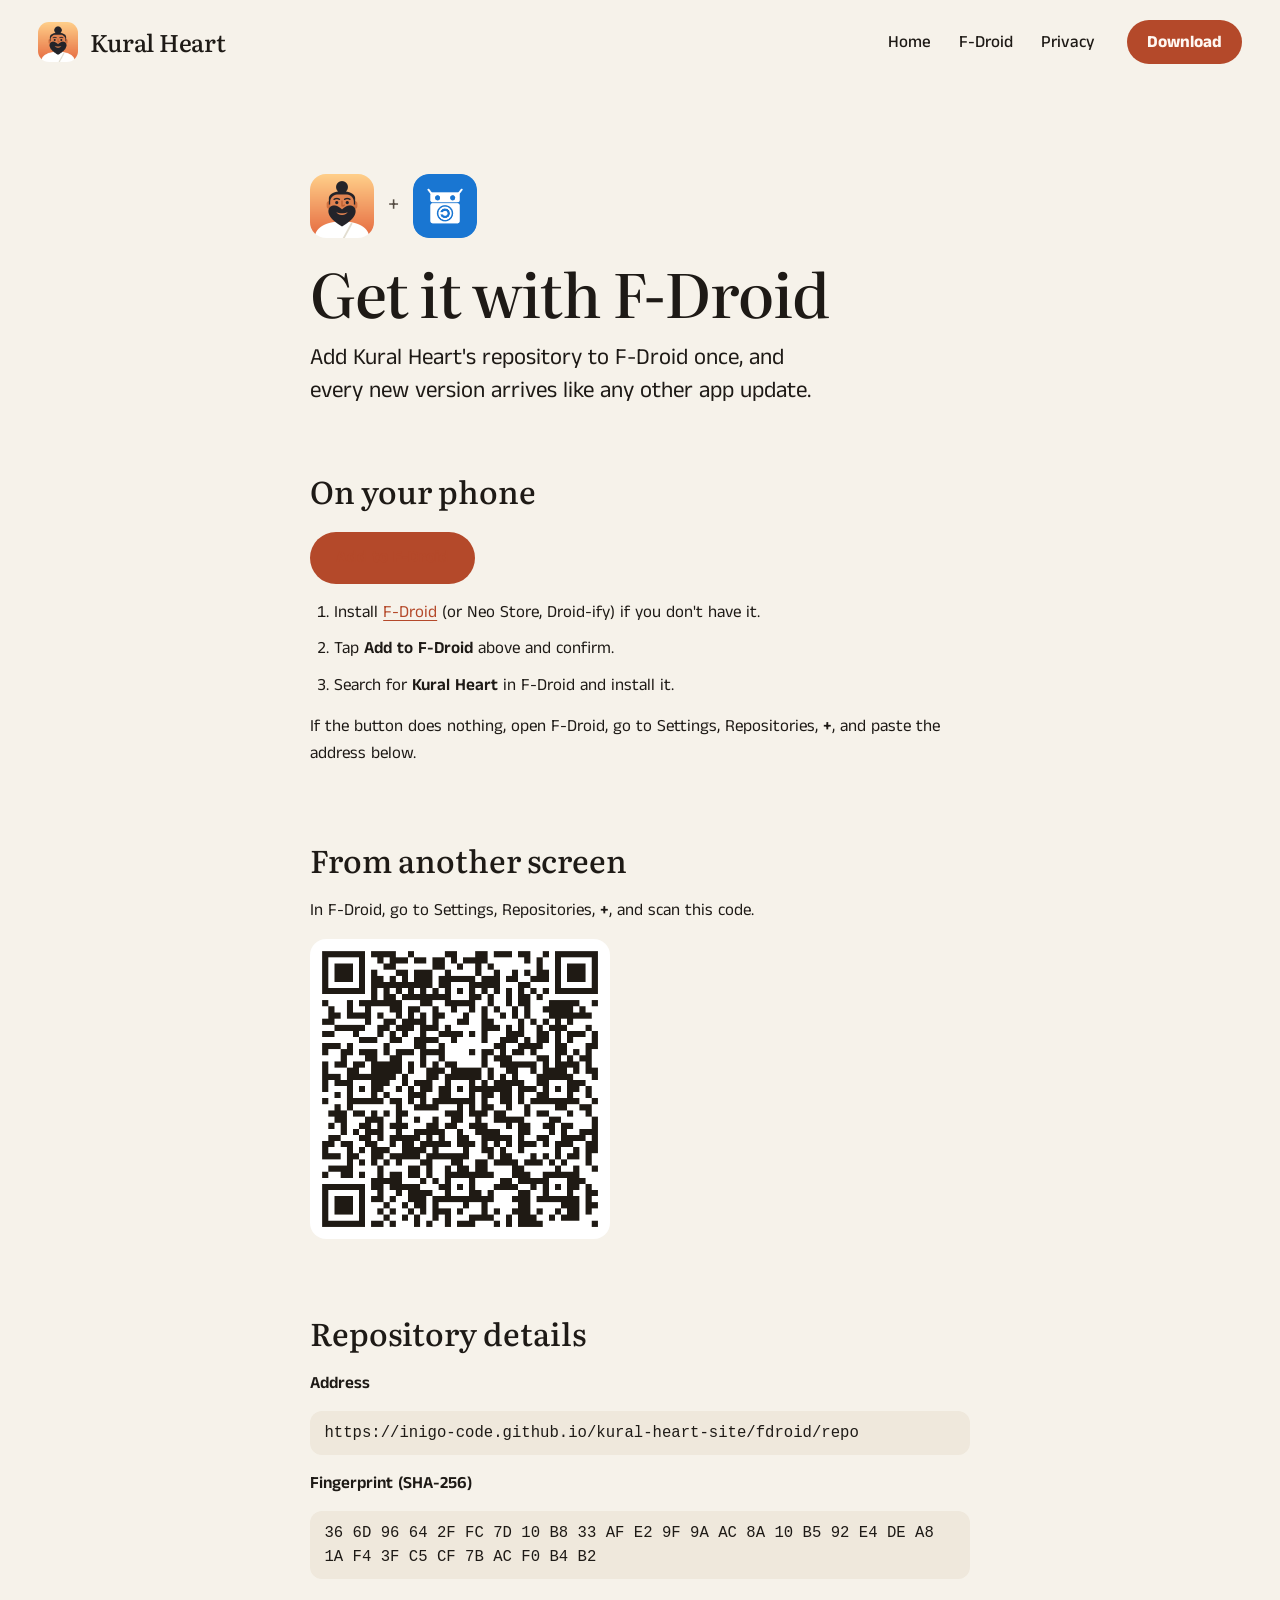
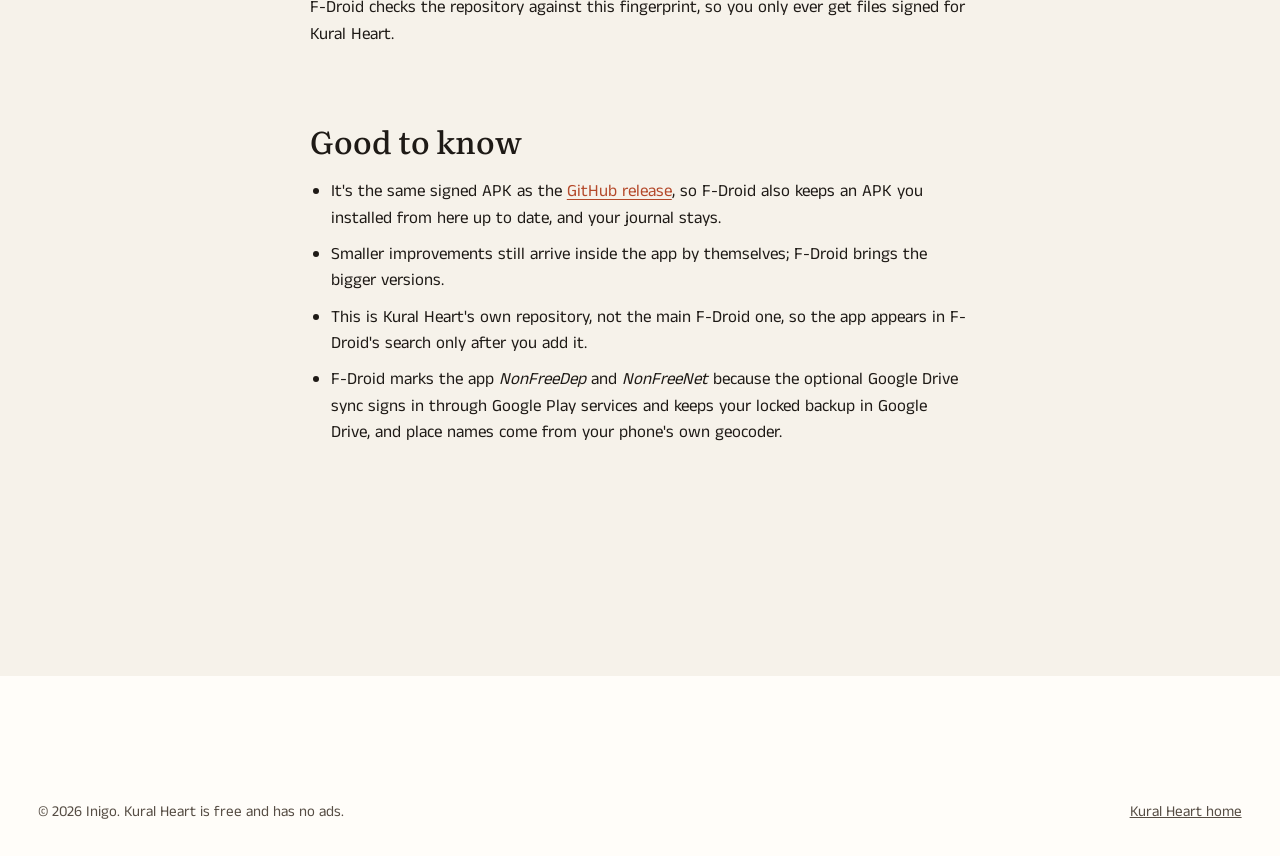
==== fdroid.html @ 25867f3b "F-Droid: install page, QR code, and links from the home and privacy pages" ====
<!doctype html>
<html lang="en">
<head>
  <meta charset="utf-8">
  <meta name="viewport" content="width=device-width, initial-scale=1">
  <title>Get it with F-Droid · Kural Heart</title>
  <meta name="description" content="Install Kural Heart with F-Droid and get every new version automatically.">
  <meta name="theme-color" content="#F6F2EA">
  <link rel="icon" href="assets/favicon.png">
  <link rel="preconnect" href="https://fonts.googleapis.com">
  <link rel="preconnect" href="https://fonts.gstatic.com" crossorigin>
  <link href="https://fonts.googleapis.com/css2?family=Anek+Tamil:wdth,wght@75..100,400..700&family=Literata:ital,opsz,wght@0,7..72,400..600;1,7..72,400..500&family=Noto+Serif+Tamil:wght@400..600&display=swap" rel="stylesheet">
  <link rel="stylesheet" href="heart.css">
  <link rel="stylesheet" href="theme.css">
</head>
<body>
<main id="top">

  <header class="bar wrap">
    <a class="brand" href="index.html" aria-label="Kural Heart home"><img src="assets/icon.png" width="40" height="40" alt="">Kural Heart</a>
    <nav aria-label="Pages">
      <a href="index.html">Home</a>
      <a href="fdroid.html" aria-current="page">F-Droid</a>
      <a href="privacy.html">Privacy</a>
    </nav>
    <a class="button button-small" href="https://github.com/inigo-code/kural-heart/releases/latest/download/kuralheart.apk">Download</a>
  </header>

  <article class="doc wrap">
    <div class="fdroid-marks">
      <img src="assets/icon.png" width="64" height="64" alt="Kural Heart">
      <span aria-hidden="true">+</span>
      <img src="assets/fdroid.png" width="64" height="64" alt="F-Droid">
    </div>
    <h1 class="h2">Get it with F-Droid</h1>
    <p class="lede">Add Kural Heart's repository to F-Droid once, and every new version arrives like any other app update.</p>

    <div class="doc-body">
      <h2>On your phone</h2>
      <a class="button fdroid-add" href="fdroidrepos://inigo-code.github.io/kural-heart-site/fdroid/repo?fingerprint=366D96642FFC7D10B833AFE29F9AAC8A10B592E4DEA81AF43FC5CF7BACF0B4B2">Add to F-Droid</a>
      <ol>
        <li>Install <a href="https://f-droid.org">F-Droid</a> (or Neo Store, Droid-ify) if you don't have it.</li>
        <li>Tap <b>Add to F-Droid</b> above and confirm.</li>
        <li>Search for <b>Kural Heart</b> in F-Droid and install it.</li>
      </ol>
      <p>If the button does nothing, open F-Droid, go to Settings, Repositories, <b>+</b>, and paste the address below.</p>

      <h2>From another screen</h2>
      <p>In F-Droid, go to Settings, Repositories, <b>+</b>, and scan this code.</p>
      <img class="fdroid-qr" src="assets/fdroid-qr.png" width="300" height="300" alt="QR code for the Kural Heart F-Droid repository">

      <h2>Repository details</h2>
      <p><b>Address</b></p>
      <p class="fdroid-code">https://inigo-code.github.io/kural-heart-site/fdroid/repo</p>
      <p><b>Fingerprint (SHA-256)</b></p>
      <p class="fdroid-code">36 6D 96 64 2F FC 7D 10 B8 33 AF E2 9F 9A AC 8A 10 B5 92 E4 DE A8 1A F4 3F C5 CF 7B AC F0 B4 B2</p>
      <p>F-Droid checks the repository against this fingerprint, so you only ever get files signed for Kural Heart.</p>

      <h2>Good to know</h2>
      <ul>
        <li>It's the same signed APK as the <a href="https://github.com/inigo-code/kural-heart/releases/latest">GitHub release</a>, so F-Droid also keeps an APK you installed from here up to date, and your journal stays.</li>
        <li>Smaller improvements still arrive inside the app by themselves; F-Droid brings the bigger versions.</li>
        <li>This is Kural Heart's own repository, not the main F-Droid one, so the app appears in F-Droid's search only after you add it.</li>
        <li>F-Droid marks the app <i>NonFreeDep</i> and <i>NonFreeNet</i> because the optional Google Drive sync signs in through Google Play services and keeps your locked backup in Google Drive, and place names come from your phone's own geocoder.</li>
      </ul>
    </div>
  </article>

</main>

<footer class="foot">
  <div class="wrap">
    <div class="foot-last"><p>© 2026 Inigo. Kural Heart is free and has no ads.</p><a href="index.html">Kural Heart home</a></div>
  </div>
</footer>
</body>
</html>
---- heart.css ----
/* Heart: the shared layout of the Heart Apps sites. Each site sets its own colours and faces in
   its theme file; everything here reads only the tokens below. */

:root {
  --bg: #0E0D10;
  --surface: #18161B;
  --surface-2: #232026;
  --ink: #EFEDEA;
  --muted: #B3ACA2;
  --accent: #F2B84B;
  --accent-ink: #121110;
  --accent-hover: #F6C76E;
  --field: var(--accent);
  --field-ink: var(--accent-ink);
  --font-display: 'DM Sans', system-ui, sans-serif;
  --font-text: 'DM Sans', system-ui, sans-serif;
  --display-weight: 700;
  --display-track: -0.035em;
  --display-case: none;
  --s-small: 0.9375rem;
  --s-body: 1.0625rem;
  --s-lede: clamp(1.1875rem, 1rem + 0.6vw, 1.4375rem);
  --s-head: clamp(1.5rem, 1.15rem + 1vw, 2rem);
  --s-h2: clamp(2.25rem, 1.4rem + 3vw, 4rem);
  --s-h1: clamp(2.75rem, 1.2rem + 5.6vw, 6.25rem);
  --margin: clamp(1rem, 3vw, 2.5rem);
  --max: 1240px;
  --gap: clamp(1rem, 2.4vw, 2rem);
  --section: clamp(6rem, 11vw, 10rem);
  --radius: 28px;
  --ease-out: cubic-bezier(0.22, 1, 0.36, 1);
}

*, *::before, *::after { box-sizing: border-box; }
html { -webkit-text-size-adjust: 100%; scroll-behavior: smooth; scroll-padding-top: 24px; }
body { margin: 0; background: var(--bg); color: var(--ink); font: 400 var(--s-body)/1.55 var(--font-text); -webkit-font-smoothing: antialiased; text-rendering: optimizeLegibility; }
img { display: block; max-width: 100%; height: auto; }
a { color: inherit; }
h1, h2, h3, p, ul, ol, dl, dd, figure { margin: 0; }
ul, ol { padding: 0; list-style: none; }
button { font: inherit; color: inherit; background: none; border: 0; padding: 0; cursor: pointer; }
:focus-visible { outline: 3px solid var(--accent); outline-offset: 3px; border-radius: 6px; }
::selection { background: var(--accent); color: var(--accent-ink); }
.nums { font-variant-numeric: tabular-nums; }
.visually-hidden { position: absolute; width: 1px; height: 1px; overflow: hidden; clip-path: inset(50%); white-space: nowrap; }

.wrap { width: 100%; max-width: calc(var(--max) + 2 * var(--margin)); margin-inline: auto; padding-inline: var(--margin); }
.section { padding-block: var(--section) 0; }

/* ---------- type ---------- */
.h1, .h2, .h3 { font-family: var(--font-display); font-weight: var(--display-weight); text-transform: var(--display-case); text-wrap: balance; }
.h1 { font-size: var(--s-h1); line-height: 0.98; letter-spacing: var(--display-track); }
.h2 { font-size: var(--s-h2); line-height: 1.04; letter-spacing: calc(var(--display-track) * 0.8); }
.h3 { font-size: var(--s-head); line-height: 1.15; letter-spacing: calc(var(--display-track) * 0.4); }
.lede { font-size: var(--s-lede); line-height: 1.45; max-width: 34ch; }
.soft { color: var(--muted); }
.copy p + p { margin-top: 0.9em; }
.head { display: grid; gap: 20px; max-width: 46rem; margin-bottom: clamp(2.5rem, 5vw, 4rem); }
.head p { font-size: var(--s-lede); line-height: 1.45; max-width: 40ch; }

/* ---------- controls ---------- */
.button { display: inline-flex; align-items: center; justify-content: center; gap: 10px; min-height: 52px; padding: 0 26px; border-radius: 999px; background: var(--accent); color: var(--accent-ink); font-weight: 700; text-decoration: none; transition: transform 140ms var(--ease-out), background-color 180ms ease; }
.button:active { transform: scale(0.96); }
.button-tone { background: var(--surface-2); color: var(--ink); }
.button-small { min-height: 44px; padding: 0 20px; }
.link { text-decoration: underline; text-decoration-thickness: 2px; text-underline-offset: 0.22em; text-decoration-color: color-mix(in srgb, currentColor 35%, transparent); transition: text-decoration-color 180ms ease; }
@media (hover: hover) and (pointer: fine) {
  .button:hover { background: var(--accent-hover); }
  .button-tone:hover { background: color-mix(in srgb, var(--surface-2) 70%, var(--ink) 12%); }
  .link:hover { text-decoration-color: currentColor; }
}
.actions { display: flex; flex-wrap: wrap; align-items: center; gap: 14px 22px; }

/* ---------- the bar ---------- */
.bar { display: flex; align-items: center; gap: 24px; min-height: 84px; }
.brand { display: inline-flex; align-items: center; gap: 12px; font-family: var(--font-display); font-weight: var(--display-weight); font-size: var(--s-body); text-transform: var(--display-case); text-decoration: none; letter-spacing: -0.01em; }
.brand img { width: 40px; height: 40px; border-radius: 11px; }
.bar nav { display: flex; gap: 28px; margin-left: auto; }
.bar nav + .button { margin-left: 8px; }
.bar nav a { text-decoration: none; font-weight: 500; transition: color 180ms ease; }
.bar nav a:hover { color: var(--accent); }

/* ---------- the hero ---------- */
.hero { display: grid; grid-template-columns: minmax(0, 7fr) minmax(0, 5fr); gap: var(--gap); align-items: center; padding-block: clamp(2rem, 6vw, 5rem) 0; }
.hero-text { display: grid; gap: 32px; align-content: center; }
.hero-text .lede { max-width: 30ch; }
.facts { display: flex; flex-wrap: wrap; gap: 6px 22px; color: var(--muted); font-size: var(--s-small); }
.facts li { display: inline-flex; align-items: center; gap: 8px; }
.facts li::before { content: ''; width: 7px; height: 7px; border-radius: 50%; background: var(--accent); }
.hero-media { display: grid; justify-items: center; }

/* A phone: the screen in a plain bezel, a step in tone, no shadow. */
.phone { width: min(100%, 310px); padding: 10px; border-radius: 46px; background: var(--surface-2); }
.phone img { width: 100%; border-radius: 37px; background: var(--surface); }
.hero .phone { width: min(100%, 360px); }

/* ---------- feature rows: words on one side, one screen on the other ---------- */
.rows { display: grid; gap: clamp(4rem, 9vw, 8rem); }
.row { display: grid; grid-template-columns: minmax(0, 1fr) minmax(0, 1fr); gap: var(--gap); align-items: center; }
.row-media { display: grid; justify-items: center; padding-block: clamp(2rem, 4vw, 3.5rem); border-radius: var(--radius); background: var(--surface); }
.row:nth-child(even) .row-media { order: -1; }
.row-text { display: grid; gap: 22px; max-width: 32rem; }
.row:nth-child(odd) .row-text { padding-right: clamp(0px, 3vw, 3rem); }
.row:nth-child(even) .row-text { justify-self: end; }
.ticks { display: grid; gap: 10px; }
.ticks li { position: relative; padding-left: 30px; }
.ticks li::before { content: ''; position: absolute; left: 2px; top: 0.42em; width: 14px; height: 8px; border-left: 2.5px solid var(--accent); border-bottom: 2.5px solid var(--accent); transform: rotate(-45deg); }

/* ---------- everything else: a plain list in columns ---------- */
.more { display: grid; grid-template-columns: repeat(3, minmax(0, 1fr)); gap: 36px var(--gap); padding: clamp(2rem, 3.4vw, 3rem); border-radius: var(--radius); background: var(--surface); }
.more div { display: grid; gap: 6px; align-content: start; }
.more dt { font-weight: 700; }
.more dd { color: var(--muted); }

/* ---------- get it: the one field of colour ---------- */
.get { display: grid; grid-template-columns: minmax(0, 5fr) minmax(0, 7fr); gap: var(--gap); padding: clamp(2rem, 3.4vw, 3rem); border-radius: var(--radius); background: var(--field); color: var(--field-ink); }
.get .head { margin: 0; align-content: start; }
.get .head p { color: inherit; }
.ways { display: grid; gap: 10px; align-content: start; }
.way { display: grid; grid-template-columns: 48px minmax(0, 1fr) auto; gap: 18px; align-items: center; min-height: 84px; padding: 14px 22px 14px 18px; border-radius: 20px; background: color-mix(in srgb, var(--field-ink) 9%, transparent); text-decoration: none; transition: background-color 180ms ease, transform 140ms var(--ease-out); }
.way:active { transform: scale(0.985); }
.way img { width: 48px; height: 48px; border-radius: 12px; }
.way strong { display: block; }
.way span span { display: block; font-size: var(--s-small); opacity: 0.82; }
.way .go { font-weight: 700; white-space: nowrap; }
.way-main { background: var(--field-ink); color: var(--field); }
@media (hover: hover) and (pointer: fine) {
  .way:hover { background: color-mix(in srgb, var(--field-ink) 16%, transparent); }
  .way-main:hover { background: color-mix(in srgb, var(--field-ink) 88%, var(--field)); }
}

/* ---------- questions ---------- */
.faq { display: grid; grid-template-columns: minmax(0, 4fr) minmax(0, 8fr); gap: var(--gap); }
.faq .head { align-content: start; margin: 0; }
.faq-list { display: grid; gap: 8px; }
.faq-list details { border-radius: 18px; background: var(--surface); transition: background-color 180ms ease; }
.faq-list summary { display: flex; justify-content: space-between; align-items: center; gap: 16px; min-height: 64px; padding: 16px 22px; font-weight: 700; cursor: pointer; list-style: none; }
.faq-list summary::-webkit-details-marker { display: none; }
.faq-list summary::after { content: '+'; flex: none; display: grid; place-items: center; width: 32px; height: 32px; border-radius: 50%; background: var(--surface-2); font-weight: 400; font-size: 1.375rem; line-height: 1; transition: transform 240ms var(--ease-out); }
.faq-list details[open] summary::after { transform: rotate(45deg); }
.faq-list details p { padding: 0 22px 20px; max-width: 72ch; }
@media (hover: hover) and (pointer: fine) { .faq-list details:not([open]):hover { background: var(--surface-2); } }

/* ---------- note from the maker ---------- */
.note { display: grid; grid-template-columns: minmax(0, 4fr) minmax(0, 8fr); gap: var(--gap); }
.note .copy { font-size: var(--s-lede); line-height: 1.5; max-width: 40ch; }
.note .actions { margin-top: 28px; }

/* ---------- footer ---------- */
.foot { margin-top: var(--section); padding-block: clamp(3rem, 6vw, 5rem) 32px; background: var(--surface); }
.foot-name { font-family: var(--font-display); font-weight: var(--display-weight); text-transform: var(--display-case); font-size: var(--s-h1); line-height: 0.9; letter-spacing: var(--display-track); white-space: nowrap; }
.foot-cols { display: grid; grid-template-columns: repeat(4, minmax(0, 1fr)); gap: 28px var(--gap); margin-top: clamp(2.5rem, 5vw, 4rem); }
.foot-cols h2 { font-size: var(--s-small); font-weight: 700; margin-bottom: 10px; }
.foot-cols a { display: block; overflow-wrap: anywhere; padding-block: 5px; text-decoration: none; color: var(--muted); transition: color 180ms ease; }
.foot-cols a:hover { color: var(--ink); }
/* Links to the other apps carry their icons. The link home to Heart Apps is a chip, its mark and name on one line. */
.foot-cols .to-app { display: flex; align-items: center; gap: 10px; }
/* The icons are dark tiles; the ring keeps their edge visible on a dark footer. */
.foot-cols .to-app img { flex: none; width: 24px; height: 24px; border-radius: 7px; box-shadow: 0 0 0 1px var(--surface-2); }
.foot-cols .to-home { display: inline-flex; align-items: center; gap: 8px; margin-top: 10px; padding: 7px 16px 7px 10px; border-radius: 999px; background: var(--surface-2); color: var(--ink); font-weight: 500; white-space: nowrap; }
.foot-cols .to-home img { flex: none; width: 22px; height: 22px; }
.foot-last { display: flex; flex-wrap: wrap; justify-content: space-between; gap: 12px; margin-top: 48px; color: var(--muted); font-size: var(--s-small); }

/* ---------- entrance: each part rises once as it arrives; nothing waits on the script ---------- */
.js [data-reveal] { opacity: 0; transform: translateY(24px); transition: opacity 700ms var(--ease-out), transform 700ms var(--ease-out); transition-delay: calc(var(--i, 0) * 80ms); }
.js [data-reveal].is-in { opacity: 1; transform: none; }
.phone img { transition: transform 900ms var(--ease-out); }
.js .phone[data-reveal] img { transform: scale(1.04); }
.js .phone[data-reveal].is-in img { transform: none; }
@media (prefers-reduced-motion: reduce) {
  html { scroll-behavior: auto; }
  .js [data-reveal], .js .phone[data-reveal] img { opacity: 1; transform: none; transition: none; }
  .button, .way { transition: none; }
}

/* ---------- tablet ---------- */
@media (max-width: 960px) {
  .hero { grid-template-columns: minmax(0, 1fr) minmax(0, 0.8fr); }
  .more { grid-template-columns: repeat(2, minmax(0, 1fr)); }
  .get, .faq, .note { grid-template-columns: 1fr; gap: 32px; }
  .foot-cols { grid-template-columns: repeat(2, minmax(0, 1fr)); }
}

/* ---------- phone: its own composition, one column ---------- */
@media (max-width: 680px) {
  .bar { min-height: 68px; gap: 12px; }
  .bar nav { display: none; }
  .bar .button { margin-left: auto; }
  .hero { grid-template-columns: 1fr; gap: 48px; padding-top: 16px; }
  .hero-text { gap: 24px; }
  .hero .phone { width: min(78%, 320px); }
  .row { grid-template-columns: 1fr; gap: 28px; }
  .row .row-media, .row:nth-child(even) .row-media { order: 0; }
  .row:nth-child(even) .row-text { justify-self: start; }
  .row-text { padding: 0 !important; }
  .row .phone { width: min(74%, 290px); }
  .more { grid-template-columns: 1fr; gap: 24px; padding: 28px 22px; }
  .get { padding: 28px 18px; }
  .way { grid-template-columns: 40px minmax(0, 1fr); padding: 14px 16px; }
  .way img { width: 40px; height: 40px; }
  .way .go { display: none; }
  .foot-cols { grid-template-columns: 1fr; }
}
---- theme.css ----
/* Kural Heart: the app's Olai look. Warm ivory paper by day, Midnight after dark, clay for the one action,
   Literata and Noto Serif Tamil on the titles, Anek Tamil for reading. Colours match the app's theme.ts. */
:root {
  --bg: #F6F2EA;
  --surface: #FFFDF9;
  --surface-2: #EFE8DC;
  --ink: #1E1A16;
  --muted: #564D44;
  --accent: #B4492A;
  --accent-ink: #FFF8F2;
  --accent-hover: #9E3E22;
  --field: #B4492A;
  --field-ink: #FFF8F2;
  --leaf-1: #F3E7C6;
  --leaf-2: #E7D4A2;
  --leaf-ink: #2B1E10;
  --leaf-note: #6A4B22;
  --rib: rgba(122, 90, 46, 0.22);
  --font-display: 'Literata', 'Noto Serif Tamil', Georgia, serif;
  --font-tamil: 'Noto Serif Tamil', 'Literata', serif;
  --font-text: 'Anek Tamil', system-ui, -apple-system, 'Segoe UI', Roboto, sans-serif;
  --display-weight: 500;
  --display-track: -0.02em;
  --display-case: none;
  --s-h1: clamp(2.75rem, 1.2rem + 5.2vw, 5.75rem);
  color-scheme: light;
}

@media (prefers-color-scheme: dark) {
  :root {
    --bg: #14110F;
    --surface: #1E1A17;
    --surface-2: #28231F;
    --ink: #F3ECE2;
    --muted: #CBC1B4;
    --accent: #E58A62;
    --accent-ink: #2A140B;
    --accent-hover: #EE9E7B;
    --field: #E58A62;
    --field-ink: #2A140B;
    --leaf-1: #DBD0B2;
    --leaf-2: #D0BF92;
    color-scheme: dark;
  }
}

.brand { font-family: var(--font-display); font-size: 1.5rem; font-weight: 500; }
.brand img { border-radius: 11px; }
.h1 em, .h2 em { font-style: italic; }
.ta { font-family: var(--font-tamil); }

/* The hero: the title and words beside today's page. */
.hero { grid-template-columns: minmax(0, 7fr) minmax(0, 5fr); align-items: center; }
.hero .phone { width: min(100%, 330px); }
.hero-text { display: grid; gap: 32px; }

/* A couplet on its palm leaf, flush left as in the app. */
.leaf {
  position: relative;
  max-width: 34rem;
  padding: 44px 30px 22px;
  border-radius: 16px;
  background: linear-gradient(var(--leaf-1), var(--leaf-2));
  border: 1px solid var(--rib);
  box-shadow: 0 14px 30px -18px rgba(60, 40, 10, 0.55);
  color: var(--leaf-ink);
  text-align: left;
}
.leaf::before {
  content: '';
  position: absolute;
  top: 14px;
  left: 50%;
  width: 10px;
  height: 10px;
  margin-left: -5px;
  border-radius: 50%;
  background: var(--bg);
  border: 2px solid var(--rib);
}
.leaf p { font: 600 clamp(1.15rem, 0.9rem + 1vw, 1.6rem)/1.55 'Anek Tamil', sans-serif; font-stretch: 75%; }
.leaf small { display: block; margin-top: 10px; color: var(--leaf-note); font-size: var(--s-small); }
.leaf small:not(:last-child) { margin-top: 8px; font-family: 'Literata', serif; font-style: italic; font-size: var(--s-body, 1rem); }

.way-mark { display: grid; place-items: center; width: 48px; height: 48px; border-radius: 12px; background: var(--field); color: var(--field-ink); font-weight: 700; }

/* Pages of plain text: the privacy policy. */
.doc { max-width: 46rem; padding-block: clamp(3rem, 7vw, 6rem); }
.doc h1 { margin-bottom: 18px; }
.doc .lede { max-width: 40ch; }
.doc-date { margin-top: 14px; color: var(--muted); font-size: var(--s-small); }
.doc-body { margin-top: clamp(2.5rem, 5vw, 4rem); }
.doc-body h2 { font: var(--display-weight) var(--s-head)/1.2 var(--font-display); margin: 2.4em 0 0.6em; }
.doc-body h2:first-child { margin-top: 0; }
.doc-body p + p, .doc-body p + ul, .doc-body ul + p { margin-top: 0.9em; }
.doc-body ul { display: grid; gap: 10px; padding-left: 1.2em; list-style: disc; }
.doc-body a { color: var(--accent); text-underline-offset: 3px; }
.doc-body b { font-weight: 600; }
.doc-note { margin-top: 1.2em; padding: 18px 20px; border-radius: 20px; background: var(--surface-2); }

@media (max-width: 960px) {
  .hero { grid-template-columns: 1fr; gap: 48px; }
}
@media (max-width: 680px) {
  .hero .phone { width: min(78%, 320px); }
  .leaf { padding: 40px 22px 18px; }
}

/* The F-Droid page. */
.fdroid-marks { display: flex; align-items: center; gap: 14px; margin-bottom: 22px; color: var(--muted); font-size: 1.4rem; }
.fdroid-marks img { border-radius: 16px; }
.doc-body ol { display: grid; gap: 10px; padding-left: 1.4em; list-style: decimal; margin-top: 0.9em; }
.doc-body ol + p, .doc-body .button + ol { margin-top: 0.9em; }
.fdroid-add { margin-top: 4px; }
.fdroid-qr { display: block; width: min(300px, 100%); height: auto; margin-top: 16px; border-radius: 16px; }
.doc-body .fdroid-code { padding: 10px 14px; border-radius: 12px; background: var(--surface-2); font-family: ui-monospace, Consolas, monospace; font-size: 0.92em; overflow-wrap: anywhere; }
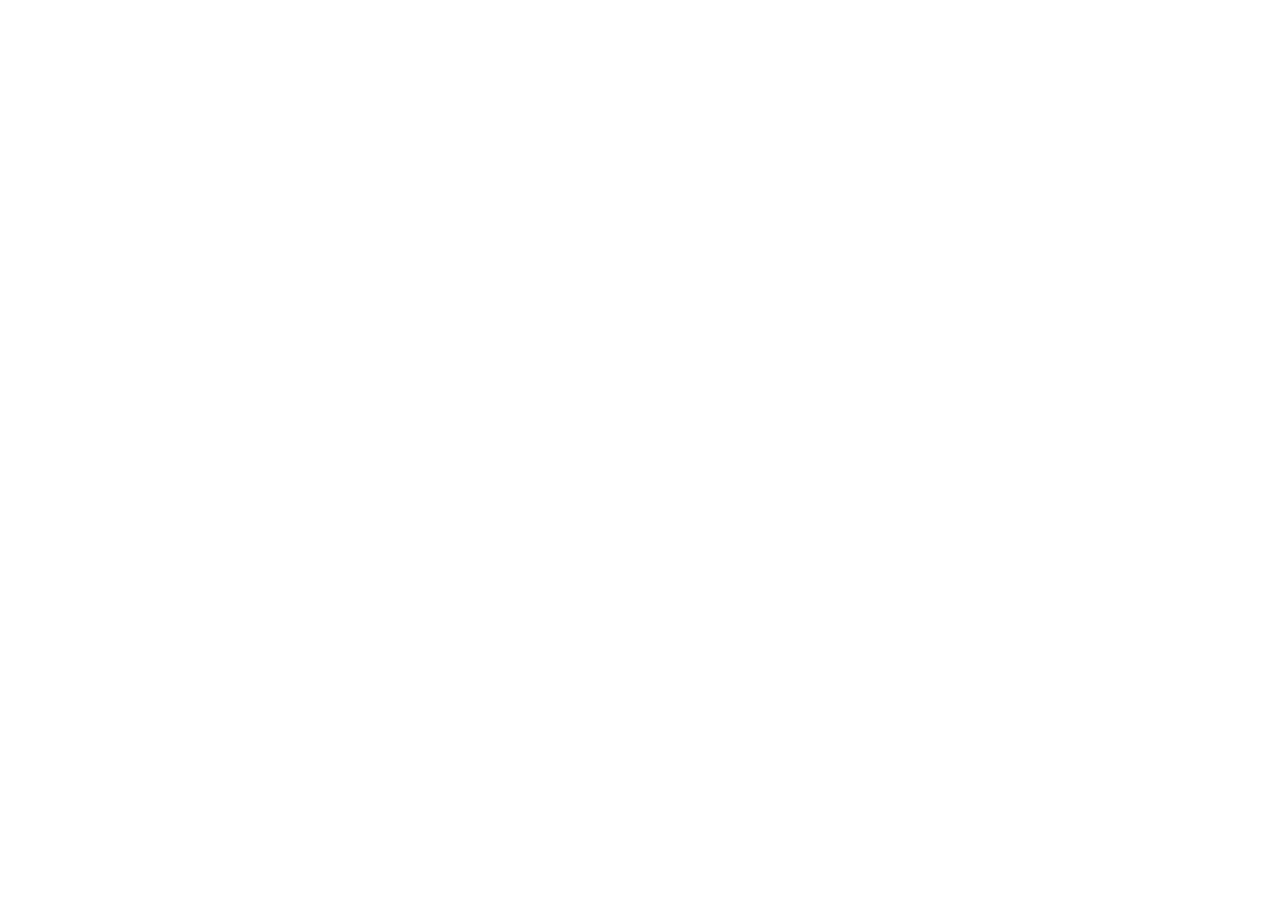
==== commit 1f7f146c: "Redirect to https://heartapps.github.io/ (site a0ce3c1)" ====
--- a/fdroid.html
+++ b/fdroid.html
@@ -1,77 +1,15 @@
 <!doctype html>
 <html lang="en">
 <head>
-  <meta charset="utf-8">
-  <meta name="viewport" content="width=device-width, initial-scale=1">
-  <title>Get it with F-Droid · Kural Heart</title>
-  <meta name="description" content="Install Kural Heart with F-Droid and get every new version automatically.">
-  <meta name="theme-color" content="#F6F2EA">
-  <link rel="icon" href="assets/favicon.png">
-  <link rel="preconnect" href="https://fonts.googleapis.com">
-  <link rel="preconnect" href="https://fonts.gstatic.com" crossorigin>
-  <link href="https://fonts.googleapis.com/css2?family=Anek+Tamil:wdth,wght@75..100,400..700&family=Literata:ital,opsz,wght@0,7..72,400..600;1,7..72,400..500&family=Noto+Serif+Tamil:wght@400..600&display=swap" rel="stylesheet">
-  <link rel="stylesheet" href="heart.css">
-  <link rel="stylesheet" href="theme.css">
+<meta charset="utf-8">
+<meta name="viewport" content="width=device-width, initial-scale=1">
+<title>Heart Apps has moved</title>
+<link rel="canonical" href="https://heartapps.github.io/kural-heart/fdroid.html">
+<meta http-equiv="refresh" content="0; url=https://heartapps.github.io/kural-heart/fdroid.html">
+<script>location.replace("https://heartapps.github.io/kural-heart/fdroid.html" + location.search + location.hash)</script>
+<style>body{margin:0;min-height:100vh;display:grid;place-items:center;background:#0E0D10;color:#EFEDEA;font:17px/1.5 system-ui,sans-serif}a{color:#F2B84B}</style>
 </head>
 <body>
-<main id="top">
-
-  <header class="bar wrap">
-    <a class="brand" href="index.html" aria-label="Kural Heart home"><img src="assets/icon.png" width="40" height="40" alt="">Kural Heart</a>
-    <nav aria-label="Pages">
-      <a href="index.html">Home</a>
-      <a href="fdroid.html" aria-current="page">F-Droid</a>
-      <a href="privacy.html">Privacy</a>
-    </nav>
-    <a class="button button-small" href="https://github.com/inigo-code/kural-heart/releases/latest/download/kuralheart.apk">Download</a>
-  </header>
-
-  <article class="doc wrap">
-    <div class="fdroid-marks">
-      <img src="assets/icon.png" width="64" height="64" alt="Kural Heart">
-      <span aria-hidden="true">+</span>
-      <img src="assets/fdroid.png" width="64" height="64" alt="F-Droid">
-    </div>
-    <h1 class="h2">Get it with F-Droid</h1>
-    <p class="lede">Add Kural Heart's repository to F-Droid once, and every new version arrives like any other app update.</p>
-
-    <div class="doc-body">
-      <h2>On your phone</h2>
-      <a class="button fdroid-add" href="fdroidrepos://inigo-code.github.io/kural-heart-site/fdroid/repo?fingerprint=366D96642FFC7D10B833AFE29F9AAC8A10B592E4DEA81AF43FC5CF7BACF0B4B2">Add to F-Droid</a>
-      <ol>
-        <li>Install <a href="https://f-droid.org">F-Droid</a> (or Neo Store, Droid-ify) if you don't have it.</li>
-        <li>Tap <b>Add to F-Droid</b> above and confirm.</li>
-        <li>Search for <b>Kural Heart</b> in F-Droid and install it.</li>
-      </ol>
-      <p>If the button does nothing, open F-Droid, go to Settings, Repositories, <b>+</b>, and paste the address below.</p>
-
-      <h2>From another screen</h2>
-      <p>In F-Droid, go to Settings, Repositories, <b>+</b>, and scan this code.</p>
-      <img class="fdroid-qr" src="assets/fdroid-qr.png" width="300" height="300" alt="QR code for the Kural Heart F-Droid repository">
-
-      <h2>Repository details</h2>
-      <p><b>Address</b></p>
-      <p class="fdroid-code">https://inigo-code.github.io/kural-heart-site/fdroid/repo</p>
-      <p><b>Fingerprint (SHA-256)</b></p>
-      <p class="fdroid-code">36 6D 96 64 2F FC 7D 10 B8 33 AF E2 9F 9A AC 8A 10 B5 92 E4 DE A8 1A F4 3F C5 CF 7B AC F0 B4 B2</p>
-      <p>F-Droid checks the repository against this fingerprint, so you only ever get files signed for Kural Heart.</p>
-
-      <h2>Good to know</h2>
-      <ul>
-        <li>It's the same signed APK as the <a href="https://github.com/inigo-code/kural-heart/releases/latest">GitHub release</a>, so F-Droid also keeps an APK you installed from here up to date, and your journal stays.</li>
-        <li>Smaller improvements still arrive inside the app by themselves; F-Droid brings the bigger versions.</li>
-        <li>This is Kural Heart's own repository, not the main F-Droid one, so the app appears in F-Droid's search only after you add it.</li>
-        <li>F-Droid marks the app <i>NonFreeDep</i> and <i>NonFreeNet</i> because the optional Google Drive sync signs in through Google Play services and keeps your locked backup in Google Drive, and place names come from your phone's own geocoder.</li>
-      </ul>
-    </div>
-  </article>
-
-</main>
-
-<footer class="foot">
-  <div class="wrap">
-    <div class="foot-last"><p>© 2026 Inigo. Kural Heart is free and has no ads.</p><a href="index.html">Kural Heart home</a></div>
-  </div>
-</footer>
+<p>Heart Apps has a new address: <a href="https://heartapps.github.io/kural-heart/fdroid.html">https://heartapps.github.io/kural-heart/fdroid.html</a></p>
 </body>
 </html>
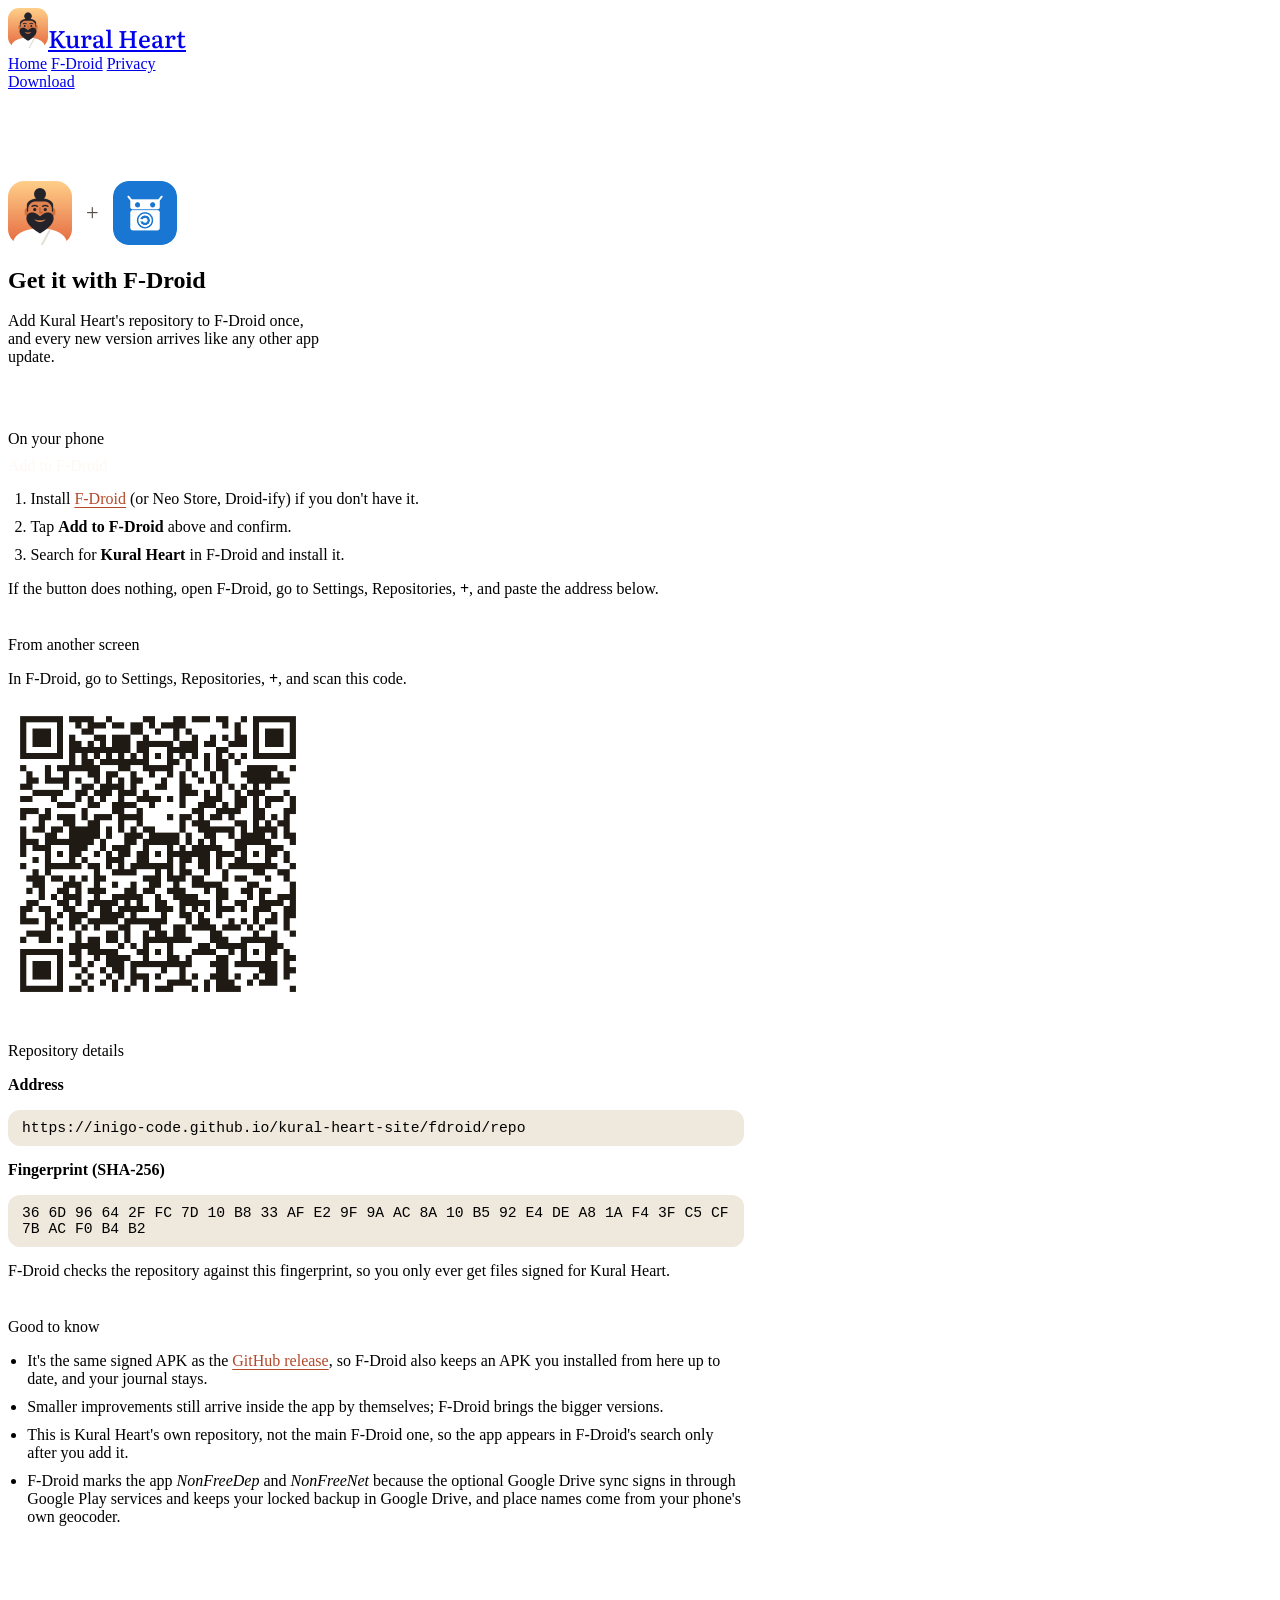
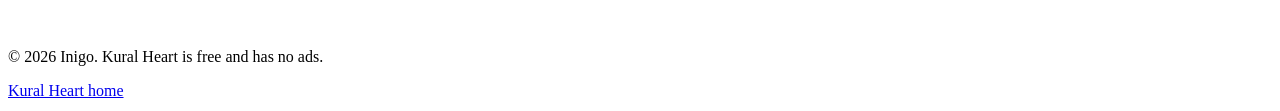
==== commit 9e91cc53: "Declare the colour scheme so scrollbars, fields and the loading page match the theme" ====
--- a/fdroid.html
+++ b/fdroid.html
@@ -1,15 +1,79 @@
 <!doctype html>
 <html lang="en">
 <head>
-<meta charset="utf-8">
-<meta name="viewport" content="width=device-width, initial-scale=1">
-<title>Heart Apps has moved</title>
-<link rel="canonical" href="https://heartapps.github.io/kural-heart/fdroid.html">
-<meta http-equiv="refresh" content="0; url=https://heartapps.github.io/kural-heart/fdroid.html">
-<script>location.replace("https://heartapps.github.io/kural-heart/fdroid.html" + location.search + location.hash)</script>
-<style>body{margin:0;min-height:100vh;display:grid;place-items:center;background:#0E0D10;color:#EFEDEA;font:17px/1.5 system-ui,sans-serif}a{color:#F2B84B}</style>
+  <meta charset="utf-8">
+  <meta name="viewport" content="width=device-width, initial-scale=1">
+  <meta name="color-scheme" content="light dark">
+  <title>Get it with F-Droid · Kural Heart</title>
+  <meta name="description" content="Install Kural Heart with F-Droid and get every new version automatically.">
+  <meta name="theme-color" content="#F6F2EA" media="(prefers-color-scheme: light)">
+  <meta name="theme-color" content="#14110F" media="(prefers-color-scheme: dark)">
+  <link rel="icon" href="assets/favicon.png">
+  <link rel="preconnect" href="https://fonts.googleapis.com">
+  <link rel="preconnect" href="https://fonts.gstatic.com" crossorigin>
+  <link href="https://fonts.googleapis.com/css2?family=Anek+Tamil:wdth,wght@75..100,400..700&family=Literata:ital,opsz,wght@0,7..72,400..600;1,7..72,400..500&family=Noto+Serif+Tamil:wght@400..600&display=swap" rel="stylesheet">
+  <link rel="stylesheet" href="heart.css">
+  <link rel="stylesheet" href="theme.css">
 </head>
 <body>
-<p>Heart Apps has a new address: <a href="https://heartapps.github.io/kural-heart/fdroid.html">https://heartapps.github.io/kural-heart/fdroid.html</a></p>
+<main id="top">
+
+  <header class="bar wrap">
+    <a class="brand" href="index.html" aria-label="Kural Heart home"><img src="assets/icon.png" width="40" height="40" alt="">Kural Heart</a>
+    <nav aria-label="Pages">
+      <a href="index.html">Home</a>
+      <a href="fdroid.html" aria-current="page">F-Droid</a>
+      <a href="privacy.html">Privacy</a>
+    </nav>
+    <a class="button button-small" href="https://github.com/inigo-code/kural-heart/releases/latest/download/kuralheart.apk">Download</a>
+  </header>
+
+  <article class="doc wrap">
+    <div class="fdroid-marks">
+      <img src="assets/icon.png" width="64" height="64" alt="Kural Heart">
+      <span aria-hidden="true">+</span>
+      <img src="assets/fdroid.png" width="64" height="64" alt="F-Droid">
+    </div>
+    <h1 class="h2">Get it with F-Droid</h1>
+    <p class="lede">Add Kural Heart's repository to F-Droid once, and every new version arrives like any other app update.</p>
+
+    <div class="doc-body">
+      <h2>On your phone</h2>
+      <a class="button fdroid-add" href="fdroidrepos://inigo-code.github.io/kural-heart-site/fdroid/repo?fingerprint=366D96642FFC7D10B833AFE29F9AAC8A10B592E4DEA81AF43FC5CF7BACF0B4B2">Add to F-Droid</a>
+      <ol>
+        <li>Install <a href="https://f-droid.org">F-Droid</a> (or Neo Store, Droid-ify) if you don't have it.</li>
+        <li>Tap <b>Add to F-Droid</b> above and confirm.</li>
+        <li>Search for <b>Kural Heart</b> in F-Droid and install it.</li>
+      </ol>
+      <p>If the button does nothing, open F-Droid, go to Settings, Repositories, <b>+</b>, and paste the address below.</p>
+
+      <h2>From another screen</h2>
+      <p>In F-Droid, go to Settings, Repositories, <b>+</b>, and scan this code.</p>
+      <img class="fdroid-qr" src="assets/fdroid-qr.png" width="300" height="300" alt="QR code for the Kural Heart F-Droid repository">
+
+      <h2>Repository details</h2>
+      <p><b>Address</b></p>
+      <p class="fdroid-code">https://inigo-code.github.io/kural-heart-site/fdroid/repo</p>
+      <p><b>Fingerprint (SHA-256)</b></p>
+      <p class="fdroid-code">36 6D 96 64 2F FC 7D 10 B8 33 AF E2 9F 9A AC 8A 10 B5 92 E4 DE A8 1A F4 3F C5 CF 7B AC F0 B4 B2</p>
+      <p>F-Droid checks the repository against this fingerprint, so you only ever get files signed for Kural Heart.</p>
+
+      <h2>Good to know</h2>
+      <ul>
+        <li>It's the same signed APK as the <a href="https://github.com/inigo-code/kural-heart/releases/latest">GitHub release</a>, so F-Droid also keeps an APK you installed from here up to date, and your journal stays.</li>
+        <li>Smaller improvements still arrive inside the app by themselves; F-Droid brings the bigger versions.</li>
+        <li>This is Kural Heart's own repository, not the main F-Droid one, so the app appears in F-Droid's search only after you add it.</li>
+        <li>F-Droid marks the app <i>NonFreeDep</i> and <i>NonFreeNet</i> because the optional Google Drive sync signs in through Google Play services and keeps your locked backup in Google Drive, and place names come from your phone's own geocoder.</li>
+      </ul>
+    </div>
+  </article>
+
+</main>
+
+<footer class="foot">
+  <div class="wrap">
+    <div class="foot-last"><p>© 2026 Inigo. Kural Heart is free and has no ads.</p><a href="index.html">Kural Heart home</a></div>
+  </div>
+</footer>
 </body>
 </html>
--- a/theme.css
+++ b/theme.css
@@ -0,0 +1,115 @@
+/* Kural Heart: the app's Olai look. Warm ivory paper by day, Midnight after dark, clay for the one action,
+   Literata and Noto Serif Tamil on the titles, Anek Tamil for reading. Colours match the app's theme.ts. */
+:root {
+  --bg: #F6F2EA;
+  --surface: #FFFDF9;
+  --surface-2: #EFE8DC;
+  --ink: #1E1A16;
+  --muted: #564D44;
+  --accent: #B4492A;
+  --accent-ink: #FFF8F2;
+  --accent-hover: #9E3E22;
+  --field: #B4492A;
+  --field-ink: #FFF8F2;
+  --leaf-1: #F3E7C6;
+  --leaf-2: #E7D4A2;
+  --leaf-ink: #2B1E10;
+  --leaf-note: #5C3F18;
+  --rib: rgba(122, 90, 46, 0.22);
+  --font-display: 'Literata', 'Noto Serif Tamil', Georgia, serif;
+  --font-tamil: 'Noto Serif Tamil', 'Literata', serif;
+  --font-text: 'Anek Tamil', system-ui, -apple-system, 'Segoe UI', Roboto, sans-serif;
+  --display-weight: 500;
+  --display-track: -0.02em;
+  --display-case: none;
+  --s-h1: clamp(2.75rem, 1.2rem + 5.2vw, 5.75rem);
+  color-scheme: light dark;
+}
+
+@media (prefers-color-scheme: dark) {
+  :root {
+    --bg: #14110F;
+    --surface: #1E1A17;
+    --surface-2: #28231F;
+    --ink: #F3ECE2;
+    --muted: #CBC1B4;
+    --accent: #E58A62;
+    --accent-ink: #2A140B;
+    --accent-hover: #EE9E7B;
+    --field: #E58A62;
+    --field-ink: #2A140B;
+    --leaf-1: #DBD0B2;
+    --leaf-2: #D0BF92;
+  }
+}
+
+.brand { font-family: var(--font-display); font-size: 1.5rem; font-weight: 500; }
+.brand img { border-radius: 11px; }
+.h1 em, .h2 em { font-style: italic; }
+.ta { font-family: var(--font-tamil); }
+
+/* The hero: the title and words beside today's page. */
+.hero { grid-template-columns: minmax(0, 7fr) minmax(0, 5fr); align-items: center; }
+.hero .phone { width: min(100%, 330px); }
+.hero-text { display: grid; gap: 32px; }
+
+/* A couplet on its palm leaf, flush left as in the app. */
+.leaf {
+  position: relative;
+  max-width: 34rem;
+  padding: 44px 30px 22px;
+  border-radius: 16px;
+  background: linear-gradient(var(--leaf-1), var(--leaf-2));
+  border: 1px solid var(--rib);
+  box-shadow: 0 14px 30px -18px rgba(60, 40, 10, 0.55);
+  color: var(--leaf-ink);
+  text-align: left;
+}
+.leaf::before {
+  content: '';
+  position: absolute;
+  top: 14px;
+  left: 50%;
+  width: 10px;
+  height: 10px;
+  margin-left: -5px;
+  border-radius: 50%;
+  background: var(--bg);
+  border: 2px solid var(--rib);
+}
+.leaf p { font: 600 clamp(1.15rem, 0.9rem + 1vw, 1.6rem)/1.55 'Anek Tamil', sans-serif; font-stretch: 75%; }
+.leaf small { display: block; margin-top: 10px; color: var(--leaf-note); font-size: var(--s-small); }
+.leaf small:not(:last-child) { margin-top: 8px; font-family: 'Literata', serif; font-style: italic; font-size: var(--s-body, 1rem); }
+
+.way-mark { display: grid; place-items: center; width: 48px; height: 48px; border-radius: 12px; background: var(--field); color: var(--field-ink); font-weight: 700; }
+
+/* Pages of plain text: the privacy policy. */
+.doc { max-width: 46rem; padding-block: clamp(3rem, 7vw, 6rem); }
+.doc h1 { margin-bottom: 18px; }
+.doc .lede { max-width: 40ch; }
+.doc-date { margin-top: 14px; color: var(--muted); font-size: var(--s-small); }
+.doc-body { margin-top: clamp(2.5rem, 5vw, 4rem); }
+.doc-body h2 { font: var(--display-weight) var(--s-head)/1.2 var(--font-display); margin: 2.4em 0 0.6em; }
+.doc-body h2:first-child { margin-top: 0; }
+.doc-body p + p, .doc-body p + ul, .doc-body ul + p { margin-top: 0.9em; }
+.doc-body ul { display: grid; gap: 10px; padding-left: 1.2em; list-style: disc; }
+.doc-body a { color: var(--accent); text-underline-offset: 3px; }
+.doc-body b { font-weight: 600; }
+.doc-note { margin-top: 1.2em; padding: 18px 20px; border-radius: 20px; background: var(--surface-2); }
+
+@media (max-width: 960px) {
+  .hero { grid-template-columns: 1fr; gap: 48px; }
+}
+@media (max-width: 680px) {
+  .hero .phone { width: min(78%, 320px); }
+  .leaf { padding: 40px 22px 18px; }
+}
+
+/* The F-Droid page. */
+.fdroid-marks { display: flex; align-items: center; gap: 14px; margin-bottom: 22px; color: var(--muted); font-size: 1.4rem; }
+.fdroid-marks img { border-radius: 16px; }
+.doc-body ol { display: grid; gap: 10px; padding-left: 1.4em; list-style: decimal; margin-top: 0.9em; }
+.doc-body ol + p, .doc-body .button + ol { margin-top: 0.9em; }
+.doc-body a.fdroid-add { margin-top: 4px; color: var(--accent-ink); text-decoration: none; }
+.fdroid-qr { display: block; width: min(300px, 100%); height: auto; margin-top: 16px; border-radius: 16px; }
+.doc-body .fdroid-code { padding: 10px 14px; border-radius: 12px; background: var(--surface-2); font-family: ui-monospace, Consolas, monospace; font-size: 0.92em; overflow-wrap: anywhere; }
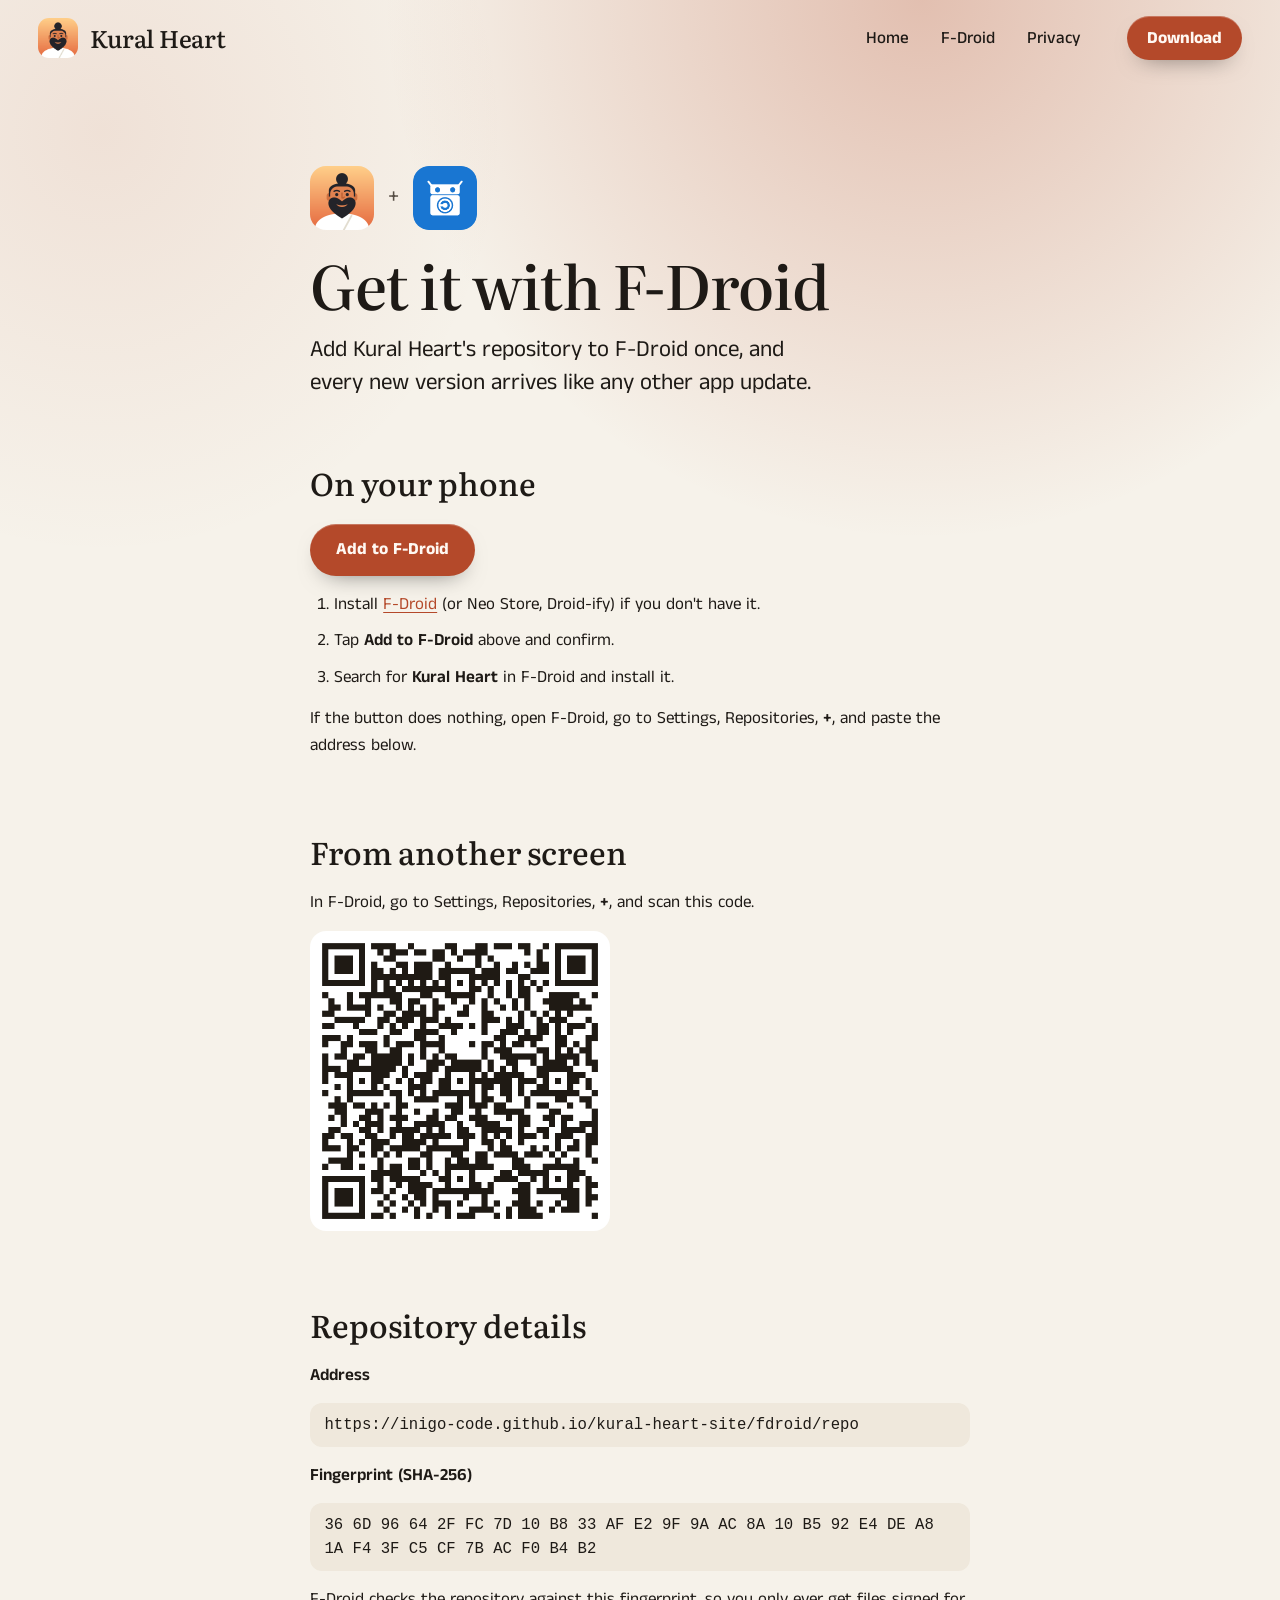
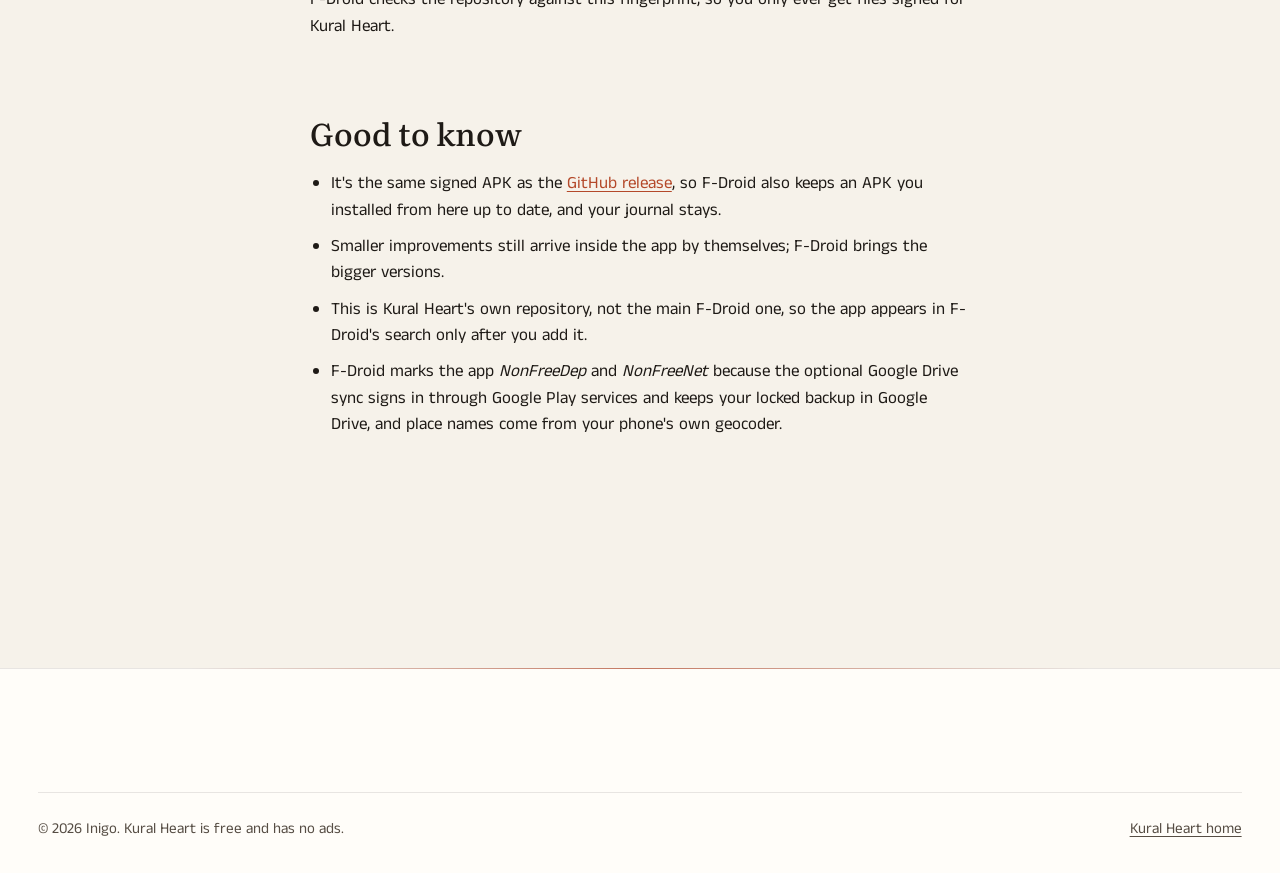
==== commit e9d68b4e: "Privacy and F-Droid pages: the bar frosts over the text and the phone menu shows" ====
--- a/fdroid.html
+++ b/fdroid.html
@@ -14,6 +14,7 @@
   <link href="https://fonts.googleapis.com/css2?family=Anek+Tamil:wdth,wght@75..100,400..700&family=Literata:ital,opsz,wght@0,7..72,400..600;1,7..72,400..500&family=Noto+Serif+Tamil:wght@400..600&display=swap" rel="stylesheet">
   <link rel="stylesheet" href="heart.css">
   <link rel="stylesheet" href="theme.css">
+  <script>document.documentElement.classList.add('js')</script>
 </head>
 <body>
 <main id="top">
@@ -75,5 +76,6 @@
     <div class="foot-last"><p>© 2026 Inigo. Kural Heart is free and has no ads.</p><a href="index.html">Kural Heart home</a></div>
   </div>
 </footer>
+<script src="heart.js" defer></script>
 </body>
 </html>
--- a/heart.css
+++ b/heart.css
@@ -0,0 +1,275 @@
+/* Heart: the shared layout of the Heart Apps sites. Each site sets its own colours and faces in
+   its theme file; everything here reads only the tokens below. */
+
+:root {
+  /* Dark by default, so scrollbars, form fields and the loading canvas are dark too. Themes that follow the system say light dark. */
+  color-scheme: dark;
+  --bg: #0E0D10;
+  --surface: #18161B;
+  --surface-2: #232026;
+  --ink: #EFEDEA;
+  --muted: #B3ACA2;
+  --accent: #F2B84B;
+  --accent-ink: #121110;
+  --accent-hover: #F6C76E;
+  --field: var(--accent);
+  --field-ink: var(--accent-ink);
+  --font-display: 'DM Sans', system-ui, sans-serif;
+  --font-text: 'DM Sans', system-ui, sans-serif;
+  --display-weight: 700;
+  --display-track: -0.035em;
+  --display-case: none;
+  --s-small: 0.9375rem;
+  --s-body: 1.0625rem;
+  --s-lede: clamp(1.1875rem, 1rem + 0.6vw, 1.4375rem);
+  --s-head: clamp(1.5rem, 1.15rem + 1vw, 2rem);
+  --s-h2: clamp(2.25rem, 1.4rem + 3vw, 4rem);
+  --s-h1: clamp(2.75rem, 1.2rem + 5.6vw, 6.25rem);
+  --margin: clamp(1rem, 3vw, 2.5rem);
+  --max: 1240px;
+  --gap: clamp(1rem, 2.4vw, 2rem);
+  --section: clamp(6rem, 11vw, 10rem);
+  --radius: 28px;
+  --ease-out: cubic-bezier(0.22, 1, 0.36, 1);
+  /* Read from the colours above, so every theme gets its own lines, glows and shadows. */
+  --line: color-mix(in srgb, var(--ink) 10%, transparent);
+  --line-strong: color-mix(in srgb, var(--ink) 18%, transparent);
+  --glow: color-mix(in srgb, var(--accent) 30%, transparent);
+  --shadow: 0 30px 70px -28px rgb(0 0 0 / 0.55);
+}
+
+*, *::before, *::after { box-sizing: border-box; }
+html { scrollbar-color: color-mix(in srgb, var(--ink) 24%, transparent) var(--bg); caret-color: var(--accent); -webkit-text-size-adjust: 100%; scroll-behavior: smooth; scroll-padding-top: 96px; }
+body { margin: 0; overflow-x: clip; background: var(--bg); color: var(--ink); font: 400 var(--s-body)/1.55 var(--font-text); -webkit-font-smoothing: antialiased; text-rendering: optimizeLegibility; }
+img { display: block; max-width: 100%; height: auto; }
+a { color: inherit; text-underline-offset: 0.2em; text-decoration-thickness: from-font; }
+p, li, dd, dt, summary, figcaption { text-wrap: pretty; }
+h1, h2, h3, p, ul, ol, dl, dd, figure { margin: 0; }
+ul, ol { padding: 0; list-style: none; }
+button { font: inherit; color: inherit; background: none; border: 0; padding: 0; cursor: pointer; }
+:focus-visible { outline: 3px solid var(--accent); outline-offset: 3px; border-radius: 6px; }
+::selection { background: var(--accent); color: var(--accent-ink); }
+.nums { font-variant-numeric: tabular-nums; }
+.visually-hidden { position: absolute; width: 1px; height: 1px; overflow: hidden; clip-path: inset(50%); white-space: nowrap; }
+
+.wrap { width: 100%; max-width: calc(var(--max) + 2 * var(--margin)); margin-inline: auto; padding-inline: var(--margin); }
+.section { padding-block: var(--section) 0; }
+
+/* The lit ground: the page's own colour glows from the top. */
+main { position: relative; isolation: isolate; }
+main::before { content: ''; position: absolute; inset: 0 0 auto; z-index: -1; pointer-events: none; }
+main::before { height: min(1100px, 130vh); background: radial-gradient(60% 70% at 72% 0%, var(--glow), transparent 70%), radial-gradient(45% 55% at 8% 12%, color-mix(in srgb, var(--accent) 10%, transparent), transparent 70%); }
+
+/* ---------- type ---------- */
+.h1, .h2, .h3 { font-family: var(--font-display); font-weight: var(--display-weight); text-transform: var(--display-case); text-wrap: balance; }
+.h1 { font-size: var(--s-h1); line-height: 0.98; letter-spacing: var(--display-track); }
+.h2 { font-size: var(--s-h2); line-height: 1.04; letter-spacing: calc(var(--display-track) * 0.8); }
+.h3 { font-size: var(--s-head); line-height: 1.15; letter-spacing: calc(var(--display-track) * 0.4); }
+.lede { font-size: var(--s-lede); line-height: 1.45; max-width: 34ch; }
+.soft { color: var(--muted); }
+.copy p + p { margin-top: 0.9em; }
+.head { display: grid; gap: 20px; max-width: 46rem; margin-bottom: clamp(2.5rem, 5vw, 4rem); }
+.head p { font-size: var(--s-lede); line-height: 1.45; max-width: 40ch; color: var(--muted); }
+.get .head p { color: inherit; }
+
+/* ---------- controls ---------- */
+.button { position: relative; display: inline-flex; align-items: center; justify-content: center; gap: 10px; min-height: 52px; padding: 0 26px; border-radius: 999px; background: var(--accent); color: var(--accent-ink); font-weight: 700; text-decoration: none; box-shadow: 0 10px 24px -14px rgb(0 0 0 / 0.6), inset 0 1px 0 rgb(255 255 255 / 0.25); transition: transform 160ms var(--ease-out), background-color 180ms ease, box-shadow 220ms ease; }
+.button:active { transform: translateY(0) scale(0.96); }
+.button-tone { background: var(--surface-2); color: var(--ink); box-shadow: inset 0 0 0 1px var(--line); }
+.button-small { min-height: 44px; padding: 0 20px; }
+/* A link's underline: faint at rest, drawn across in full on hover. */
+.link { text-decoration: none; background: linear-gradient(currentColor, currentColor) 0 100% / 0 2px no-repeat, linear-gradient(color-mix(in srgb, currentColor 32%, transparent), color-mix(in srgb, currentColor 32%, transparent)) 0 100% / 100% 2px no-repeat; padding-bottom: 3px; transition: background-size 320ms var(--ease-out); }
+@media (hover: hover) and (pointer: fine) {
+  .button:hover { background: var(--accent-hover); transform: translateY(-2px); box-shadow: 0 16px 30px -14px rgb(0 0 0 / 0.65), inset 0 1px 0 rgb(255 255 255 / 0.25); }
+  .button:active { transform: translateY(0) scale(0.96); }
+  .button-tone:hover { background: color-mix(in srgb, var(--surface-2) 80%, var(--ink) 10%); box-shadow: inset 0 0 0 1px var(--line-strong); }
+  .link:hover { background-size: 100% 2px, 100% 2px; }
+}
+.actions { display: flex; flex-wrap: wrap; align-items: center; gap: 14px 22px; }
+
+/* ---------- the bar: it stays at the top, over a frosted strip ---------- */
+.bar { position: sticky; top: 0; z-index: 50; display: flex; align-items: center; gap: 24px; min-height: 76px; }
+.bar::before { content: ''; position: absolute; inset: 0 calc(50% - 50vw); z-index: -1; background: color-mix(in srgb, var(--bg) 78%, transparent); -webkit-backdrop-filter: blur(16px) saturate(1.4); backdrop-filter: blur(16px) saturate(1.4); border-bottom: 1px solid transparent; opacity: 0; transition: opacity 240ms ease, border-color 240ms ease; }
+.bar.is-stuck::before { opacity: 1; border-bottom-color: var(--line); }
+/* Without heart.js the bar can't tell when the page moves under it, so it stays frosted. */
+html:not(.js) .bar::before { opacity: 1; border-bottom-color: var(--line); }
+/* A page with no section links (the privacy policy): the button still sits at the right. */
+.bar > .brand + .button { margin-left: auto; }
+.brand { display: inline-flex; align-items: center; gap: 12px; min-height: 44px; font-family: var(--font-display); font-weight: var(--display-weight); font-size: var(--s-body); text-transform: var(--display-case); text-decoration: none; letter-spacing: -0.01em; }
+.brand img { width: 40px; height: 40px; border-radius: 11px; transition: transform 300ms var(--ease-out); }
+.bar nav { display: flex; gap: 4px; margin-left: auto; }
+.bar nav + .button, .bar nav + .menu-button + .button { margin-left: 8px; }
+.bar nav a { display: inline-flex; align-items: center; min-height: 40px; padding: 0 14px; border-radius: 999px; text-decoration: none; font-weight: 500; transition: color 180ms ease, background-color 180ms ease; }
+.menu-button { display: none; }
+@media (hover: hover) and (pointer: fine) {
+  .bar nav a:hover { background: color-mix(in srgb, var(--ink) 8%, transparent); }
+  .brand:hover img { transform: rotate(-8deg) scale(1.06); }
+}
+
+/* ---------- the hero ---------- */
+.hero { display: grid; grid-template-columns: minmax(0, 7fr) minmax(0, 5fr); gap: var(--gap); align-items: center; padding-block: clamp(2rem, 6vw, 5rem) 0; }
+.hero-text { display: grid; gap: 32px; align-content: center; }
+.hero-text .lede { max-width: 30ch; }
+.facts { display: flex; flex-wrap: wrap; gap: 8px; color: var(--muted); font-size: var(--s-small); }
+.facts li { display: inline-flex; align-items: center; gap: 8px; min-height: 34px; padding: 0 14px 0 12px; border-radius: 999px; background: color-mix(in srgb, var(--ink) 6%, transparent); box-shadow: inset 0 0 0 1px var(--line); }
+.facts li::before { content: ''; width: 7px; height: 7px; border-radius: 50%; background: var(--accent); }
+.hero-media { position: relative; display: grid; justify-items: center; }
+/* A soft pool of the accent colour under the hero's picture. */
+.hero-media::before { content: ''; position: absolute; inset: 8% 4%; z-index: -1; border-radius: 50%; background: radial-gradient(closest-side, var(--glow), transparent); filter: blur(30px); }
+
+/* A phone: the screen in a bezel with a lit edge, standing off the page. */
+.phone { position: relative; width: min(100%, 310px); padding: 10px; border-radius: 46px; background: linear-gradient(155deg, color-mix(in srgb, var(--surface-2) 70%, var(--ink) 14%), var(--surface-2) 30%, color-mix(in srgb, var(--surface-2) 80%, #000) 100%); box-shadow: inset 0 0 0 1px var(--line-strong), var(--shadow); }
+.phone img { width: 100%; border-radius: 37px; background: var(--surface); }
+.hero .phone { width: min(100%, 360px); }
+
+/* ---------- feature rows: words on one side, one screen on the other ---------- */
+.rows { display: grid; gap: clamp(4rem, 9vw, 8rem); }
+.row { display: grid; grid-template-columns: minmax(0, 1fr) minmax(0, 1fr); gap: clamp(2rem, 5vw, 5rem); align-items: center; }
+.row-media { position: relative; display: grid; justify-items: center; overflow: hidden; padding-block: clamp(2rem, 4vw, 3.5rem); border-radius: var(--radius); background: radial-gradient(70% 60% at 50% 38%, color-mix(in srgb, var(--accent) 22%, var(--surface)), var(--surface) 72%); box-shadow: inset 0 0 0 1px var(--line); }
+.row-media > * { position: relative; z-index: 1; }
+.row:nth-child(even) .row-media { order: -1; }
+.row-text { display: grid; gap: 22px; max-width: 32rem; }
+.row:nth-child(even) .row-text { justify-self: start; }
+.ticks { display: grid; gap: 12px; }
+.ticks li { position: relative; padding-left: 34px; }
+.ticks li::before { content: ''; position: absolute; left: 0; top: 0.18em; width: 22px; height: 22px; border-radius: 50%; background: color-mix(in srgb, var(--accent) 18%, transparent); }
+.ticks li::after { content: ''; position: absolute; left: 7px; top: 0.5em; width: 8px; height: 5px; border-left: 2px solid var(--accent); border-bottom: 2px solid var(--accent); transform: rotate(-45deg); }
+.phone, .window { overflow: hidden; }
+.phone img, .window img, .row-media img { transition: transform 600ms var(--ease-out); }
+@media (hover: hover) and (pointer: fine) {
+  .row-media:hover .phone img, .row-media:hover .window img { transform: scale(1.025); }
+}
+
+/* ---------- everything else: small cards in columns ---------- */
+.more { display: grid; grid-template-columns: repeat(3, minmax(0, 1fr)); gap: clamp(2rem, 3.5vw, 3rem) var(--gap); }
+.more div { position: relative; display: grid; gap: 8px; align-content: start; padding-top: 22px; border-top: 1px solid var(--line-strong); }
+.more div::before { content: ''; position: absolute; top: -2px; left: 0; width: 32px; height: 3px; border-radius: 2px; background: var(--accent); transform-origin: left; transition: transform 320ms var(--ease-out); }
+.more div:hover::before { transform: scaleX(2); }
+.more dt { font-weight: 700; font-size: 1.0625rem; }
+.more dd { max-width: 38ch; color: var(--muted); }
+
+/* ---------- get it: the one field of colour ---------- */
+.get { position: relative; overflow: hidden; display: grid; grid-template-columns: minmax(0, 5fr) minmax(0, 7fr); gap: var(--gap); padding: clamp(2rem, 4vw, 3.5rem); border-radius: calc(var(--radius) + 4px); background: radial-gradient(80% 120% at 0% 0%, color-mix(in srgb, var(--field) 82%, #fff), var(--field) 55%), var(--field); color: var(--field-ink); box-shadow: var(--shadow); }
+.get::before { content: ''; position: absolute; right: -12%; bottom: -60%; width: 70%; aspect-ratio: 1; border-radius: 50%; background: radial-gradient(closest-side, color-mix(in srgb, var(--field-ink) 14%, transparent), transparent); pointer-events: none; }
+.get > * { position: relative; }
+.get .head { margin: 0; align-content: start; }
+.ways { display: grid; gap: 10px; align-content: start; }
+.way { display: grid; grid-template-columns: 48px minmax(0, 1fr) auto; gap: 18px; align-items: center; min-height: 84px; padding: 14px 22px 14px 18px; border-radius: 20px; background: color-mix(in srgb, var(--field-ink) 9%, transparent); text-decoration: none; transition: background-color 180ms ease, transform 160ms var(--ease-out), box-shadow 220ms ease; }
+.way:active { transform: scale(0.985); }
+.way img { width: 48px; height: 48px; border-radius: 12px; }
+.way strong { display: block; }
+.way span span { display: block; font-size: var(--s-small); opacity: 0.9; }
+.way .go { display: inline-flex; align-items: center; gap: 8px; font-weight: 700; white-space: nowrap; }
+.way .go::after { content: '→'; transition: transform 220ms var(--ease-out); }
+.way-main { background: var(--field-ink); color: var(--field); }
+@media (hover: hover) and (pointer: fine) {
+  .way:hover { background: color-mix(in srgb, var(--field-ink) 16%, transparent); transform: translateY(-2px); }
+  .way-main:hover { background: color-mix(in srgb, var(--field-ink) 90%, var(--field)); box-shadow: 0 18px 30px -18px rgb(0 0 0 / 0.6); }
+  .way:hover .go::after { transform: translateX(4px); }
+  .way:active { transform: scale(0.985); }
+}
+
+/* ---------- questions ---------- */
+.faq { display: grid; grid-template-columns: minmax(0, 4fr) minmax(0, 8fr); gap: var(--gap); }
+.faq .head { align-content: start; margin: 0; }
+.faq-list { display: grid; gap: 8px; }
+.faq-list details { border-radius: 18px; background: var(--surface); box-shadow: inset 0 0 0 1px var(--line); transition: background-color 180ms ease, box-shadow 180ms ease; }
+.faq-list details[open] { box-shadow: inset 0 0 0 1px color-mix(in srgb, var(--accent) 45%, transparent); }
+.faq-list summary { display: flex; justify-content: space-between; align-items: center; gap: 16px; min-height: 64px; padding: 16px 22px; font-weight: 700; cursor: pointer; list-style: none; }
+.faq-list summary::-webkit-details-marker { display: none; }
+.faq-list summary::after { content: '+'; flex: none; display: grid; place-items: center; width: 32px; height: 32px; border-radius: 50%; background: var(--surface-2); font-weight: 400; font-size: 1.375rem; line-height: 1; transition: transform 240ms var(--ease-out), background-color 180ms ease, color 180ms ease; }
+.faq-list details[open] summary::after { transform: rotate(45deg); background: var(--accent); color: var(--accent-ink); }
+.faq-list details p { padding: 0 22px 20px; max-width: 72ch; color: var(--muted); }
+@media (hover: hover) and (pointer: fine) { .faq-list details:not([open]):hover { background: var(--surface-2); } }
+
+/* ---------- note from the maker ---------- */
+.note { display: grid; grid-template-columns: minmax(0, 4fr) minmax(0, 8fr); gap: var(--gap); }
+.note .copy { font-size: var(--s-lede); line-height: 1.5; max-width: 40ch; }
+.note .actions { margin-top: 28px; }
+
+/* ---------- footer ---------- */
+.foot { position: relative; margin-top: var(--section); padding-block: clamp(3rem, 6vw, 5rem) 32px; background: var(--surface); box-shadow: inset 0 1px 0 var(--line); overflow: hidden; }
+.foot::before { content: ''; position: absolute; left: 50%; top: 0; width: min(900px, 90vw); height: 1px; transform: translateX(-50%); background: linear-gradient(90deg, transparent, var(--accent), transparent); opacity: 0.7; }
+.foot-name { font-family: var(--font-display); font-weight: var(--display-weight); text-transform: var(--display-case); font-size: var(--s-h1); line-height: 0.9; letter-spacing: var(--display-track); white-space: nowrap; }
+.foot-cols { display: grid; grid-template-columns: repeat(auto-fit, minmax(13rem, 1fr)); gap: 32px var(--gap); margin-top: clamp(2.5rem, 5vw, 4rem); }
+.foot-cols h2 { font-size: var(--s-small); font-weight: 700; margin-bottom: 10px; }
+.foot-cols a { display: block; padding-block: 5px; text-decoration: none; color: var(--muted); transition: color 180ms ease, transform 180ms var(--ease-out); }
+.foot-cols a[href^="mailto:"] { white-space: nowrap; }
+.foot-cols a:hover { color: var(--ink); }
+/* Links to the other apps carry their icons. The link home to Heart Apps is a chip, its mark and name on one line. */
+.foot-cols .to-app { display: flex; align-items: center; gap: 10px; }
+/* The icons are dark tiles; the ring keeps their edge visible on a dark footer. */
+.foot-cols .to-app img { flex: none; width: 24px; height: 24px; border-radius: 7px; box-shadow: 0 0 0 1px var(--surface-2); }
+.foot-cols .to-home { display: inline-flex; align-items: center; gap: 8px; margin-top: 10px; padding: 7px 16px 7px 10px; border-radius: 999px; background: var(--surface-2); color: var(--ink); font-weight: 500; white-space: nowrap; }
+.foot-cols .to-home img { flex: none; width: 22px; height: 22px; }
+@media (hover: hover) and (pointer: fine) { .foot-cols a:not(.to-home):hover { transform: translateX(3px); } }
+.foot-last { display: flex; flex-wrap: wrap; justify-content: space-between; gap: 12px; margin-top: 48px; padding-top: 24px; border-top: 1px solid var(--line); color: var(--muted); font-size: var(--s-small); }
+
+/* ---------- light that follows the pointer across a card ----------
+   Two parts, both placed by heart.js. The pool lies on the card's surface, under the words and
+   pictures, and brightens the card's own colour (soft light) instead of greying it. The rim catches
+   the light along the edge, on the card under the pointer and, more faintly, on the cards beside it. */
+[data-spot] { position: relative; isolation: isolate; }
+[data-spot] > .spot { position: absolute; inset: 0; z-index: -1; border-radius: inherit; pointer-events: none; mix-blend-mode: soft-light;
+  background: radial-gradient(var(--spot-size, 440px) circle at var(--mx, 50%) var(--my, 50%), rgb(255 255 255 / 0.78), rgb(255 255 255 / 0.24) 38%, transparent 68%);
+  opacity: 0; transition: opacity 650ms var(--ease-out); }
+[data-spot].is-lit > .spot { opacity: 1; transition-duration: 280ms; }
+[data-spot]::after { content: ''; position: absolute; inset: 0; z-index: 3; padding: 1.5px; border-radius: inherit; pointer-events: none;
+  background: radial-gradient(300px circle at var(--mx, 50%) var(--my, 50%), rgb(255 255 255 / 0.95), rgb(255 255 255 / 0.3) 40%, transparent 72%);
+  -webkit-mask: linear-gradient(#000 0 0) content-box, linear-gradient(#000 0 0); -webkit-mask-composite: xor;
+  mask: linear-gradient(#000 0 0) content-box exclude, linear-gradient(#000 0 0);
+  opacity: var(--near, 0); transition: opacity 200ms linear; }
+
+/* ---------- entrance: the first screen rises once on load; nothing else waits to be shown ---------- */
+@keyframes heart-rise { from { opacity: 0; transform: translateY(26px); } to { opacity: 1; transform: none; } }
+@keyframes heart-lift { from { opacity: 0; transform: translateY(40px) scale(0.97); } to { opacity: 1; transform: none; } }
+.hero [data-reveal], .intro [data-reveal], .hero-side, .hero h1 { animation: heart-rise 900ms var(--ease-out) both; animation-delay: calc(var(--i, 0) * 90ms + 60ms); }
+.hero-media, .hero .stage, .hero .window { animation: heart-lift 1100ms var(--ease-out) both; animation-delay: 220ms; }
+@media (prefers-reduced-motion: reduce) {
+  html { scroll-behavior: auto; }
+  *, *::before, *::after { animation: none !important; transition: none !important; }
+}
+
+/* ---------- tablet ---------- */
+@media (max-width: 960px) {
+  .hero { grid-template-columns: minmax(0, 1fr) minmax(0, 0.8fr); }
+  .more { grid-template-columns: repeat(2, minmax(0, 1fr)); }
+  .get, .faq, .note { grid-template-columns: 1fr; gap: 32px; }
+}
+
+/* ---------- phone: its own composition, one column, the menu behind a button ---------- */
+@media (max-width: 680px) {
+  .bar { min-height: 64px; gap: 8px; }
+  .brand { white-space: nowrap; gap: 10px; }
+  .brand img { width: 36px; height: 36px; }
+  .bar nav { display: none; }
+  .bar > .button { margin-left: auto; min-height: 44px; padding: 0 16px; white-space: nowrap; font-size: 0.9375rem; }
+  .menu-button { order: 9; flex: none; display: inline-grid; place-items: center; width: 44px; height: 44px; border-radius: 50%; background: color-mix(in srgb, var(--ink) 8%, transparent); box-shadow: inset 0 0 0 1px var(--line); }
+  .menu-button span, .menu-button span::before, .menu-button span::after { display: block; width: 18px; height: 2px; border-radius: 2px; background: currentColor; transition: transform 240ms var(--ease-out), opacity 180ms ease; }
+  .menu-button span { position: relative; }
+  .menu-button span::before, .menu-button span::after { content: ''; position: absolute; left: 0; }
+  .menu-button span::before { top: -6px; }
+  .menu-button span::after { top: 6px; }
+  .bar.is-open .menu-button span { background: transparent; }
+  .bar.is-open .menu-button span::before { transform: translateY(6px) rotate(45deg); }
+  .bar.is-open .menu-button span::after { transform: translateY(-6px) rotate(-45deg); }
+  .bar.is-open::before { opacity: 1; }
+  .bar.is-open nav { display: grid; position: fixed; left: 0; right: 0; top: 64px; bottom: 0; align-content: start; gap: 4px; padding: 16px var(--margin) 32px; background: var(--bg); overflow-y: auto; }
+  .bar.is-open nav a { min-height: 56px; padding: 0 4px; border-bottom: 1px solid var(--line); border-radius: 0; font-family: var(--font-display); font-weight: var(--display-weight); text-transform: var(--display-case); font-size: 1.75rem; }
+  .hero { grid-template-columns: 1fr; gap: 48px; padding-top: 16px; }
+  .hero-text { gap: 24px; }
+  .hero .phone { width: min(78%, 320px); }
+  .row { grid-template-columns: 1fr; gap: 28px; }
+  .row .row-media, .row:nth-child(even) .row-media { order: 0; }
+  .row:nth-child(even) .row-text { justify-self: start; }
+  .row-text { padding: 0 !important; }
+  .row .phone { width: min(74%, 290px); }
+  .more { grid-template-columns: 1fr; }
+  .get { padding: 28px 18px; }
+  .way { grid-template-columns: 40px minmax(0, 1fr); padding: 14px 16px; }
+  .way img { width: 40px; height: 40px; }
+  .way .go { display: none; }
+  .foot-name { white-space: normal; }
+  .foot-cols { grid-template-columns: repeat(2, minmax(0, 1fr)); }
+}
+@media (max-width: 420px) { .foot-cols { grid-template-columns: 1fr; } }
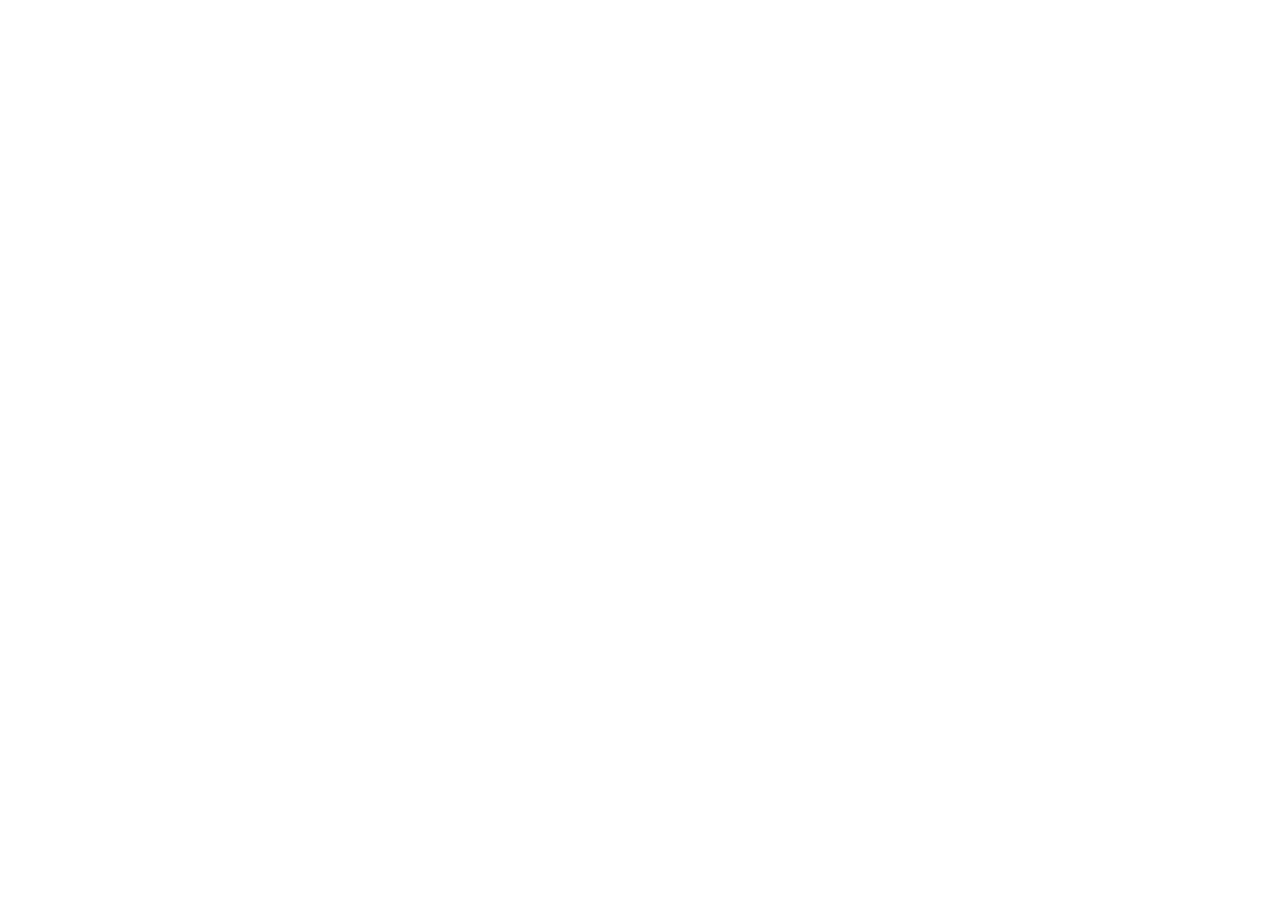
==== commit d1f8b269: "Redirect to https://heartapps.github.io/ (site e9d68b4)" ====
--- a/fdroid.html
+++ b/fdroid.html
@@ -1,81 +1,15 @@
 <!doctype html>
 <html lang="en">
 <head>
-  <meta charset="utf-8">
-  <meta name="viewport" content="width=device-width, initial-scale=1">
-  <meta name="color-scheme" content="light dark">
-  <title>Get it with F-Droid · Kural Heart</title>
-  <meta name="description" content="Install Kural Heart with F-Droid and get every new version automatically.">
-  <meta name="theme-color" content="#F6F2EA" media="(prefers-color-scheme: light)">
-  <meta name="theme-color" content="#14110F" media="(prefers-color-scheme: dark)">
-  <link rel="icon" href="assets/favicon.png">
-  <link rel="preconnect" href="https://fonts.googleapis.com">
-  <link rel="preconnect" href="https://fonts.gstatic.com" crossorigin>
-  <link href="https://fonts.googleapis.com/css2?family=Anek+Tamil:wdth,wght@75..100,400..700&family=Literata:ital,opsz,wght@0,7..72,400..600;1,7..72,400..500&family=Noto+Serif+Tamil:wght@400..600&display=swap" rel="stylesheet">
-  <link rel="stylesheet" href="heart.css">
-  <link rel="stylesheet" href="theme.css">
-  <script>document.documentElement.classList.add('js')</script>
+<meta charset="utf-8">
+<meta name="viewport" content="width=device-width, initial-scale=1">
+<title>Heart Apps has moved</title>
+<link rel="canonical" href="https://heartapps.github.io/kural-heart/fdroid.html">
+<meta http-equiv="refresh" content="0; url=https://heartapps.github.io/kural-heart/fdroid.html">
+<script>location.replace("https://heartapps.github.io/kural-heart/fdroid.html" + location.search + location.hash)</script>
+<style>body{margin:0;min-height:100vh;display:grid;place-items:center;background:#0E0D10;color:#EFEDEA;font:17px/1.5 system-ui,sans-serif}a{color:#F2B84B}</style>
 </head>
 <body>
-<main id="top">
-
-  <header class="bar wrap">
-    <a class="brand" href="index.html" aria-label="Kural Heart home"><img src="assets/icon.png" width="40" height="40" alt="">Kural Heart</a>
-    <nav aria-label="Pages">
-      <a href="index.html">Home</a>
-      <a href="fdroid.html" aria-current="page">F-Droid</a>
-      <a href="privacy.html">Privacy</a>
-    </nav>
-    <a class="button button-small" href="https://github.com/inigo-code/kural-heart/releases/latest/download/kuralheart.apk">Download</a>
-  </header>
-
-  <article class="doc wrap">
-    <div class="fdroid-marks">
-      <img src="assets/icon.png" width="64" height="64" alt="Kural Heart">
-      <span aria-hidden="true">+</span>
-      <img src="assets/fdroid.png" width="64" height="64" alt="F-Droid">
-    </div>
-    <h1 class="h2">Get it with F-Droid</h1>
-    <p class="lede">Add Kural Heart's repository to F-Droid once, and every new version arrives like any other app update.</p>
-
-    <div class="doc-body">
-      <h2>On your phone</h2>
-      <a class="button fdroid-add" href="fdroidrepos://inigo-code.github.io/kural-heart-site/fdroid/repo?fingerprint=366D96642FFC7D10B833AFE29F9AAC8A10B592E4DEA81AF43FC5CF7BACF0B4B2">Add to F-Droid</a>
-      <ol>
-        <li>Install <a href="https://f-droid.org">F-Droid</a> (or Neo Store, Droid-ify) if you don't have it.</li>
-        <li>Tap <b>Add to F-Droid</b> above and confirm.</li>
-        <li>Search for <b>Kural Heart</b> in F-Droid and install it.</li>
-      </ol>
-      <p>If the button does nothing, open F-Droid, go to Settings, Repositories, <b>+</b>, and paste the address below.</p>
-
-      <h2>From another screen</h2>
-      <p>In F-Droid, go to Settings, Repositories, <b>+</b>, and scan this code.</p>
-      <img class="fdroid-qr" src="assets/fdroid-qr.png" width="300" height="300" alt="QR code for the Kural Heart F-Droid repository">
-
-      <h2>Repository details</h2>
-      <p><b>Address</b></p>
-      <p class="fdroid-code">https://inigo-code.github.io/kural-heart-site/fdroid/repo</p>
-      <p><b>Fingerprint (SHA-256)</b></p>
-      <p class="fdroid-code">36 6D 96 64 2F FC 7D 10 B8 33 AF E2 9F 9A AC 8A 10 B5 92 E4 DE A8 1A F4 3F C5 CF 7B AC F0 B4 B2</p>
-      <p>F-Droid checks the repository against this fingerprint, so you only ever get files signed for Kural Heart.</p>
-
-      <h2>Good to know</h2>
-      <ul>
-        <li>It's the same signed APK as the <a href="https://github.com/inigo-code/kural-heart/releases/latest">GitHub release</a>, so F-Droid also keeps an APK you installed from here up to date, and your journal stays.</li>
-        <li>Smaller improvements still arrive inside the app by themselves; F-Droid brings the bigger versions.</li>
-        <li>This is Kural Heart's own repository, not the main F-Droid one, so the app appears in F-Droid's search only after you add it.</li>
-        <li>F-Droid marks the app <i>NonFreeDep</i> and <i>NonFreeNet</i> because the optional Google Drive sync signs in through Google Play services and keeps your locked backup in Google Drive, and place names come from your phone's own geocoder.</li>
-      </ul>
-    </div>
-  </article>
-
-</main>
-
-<footer class="foot">
-  <div class="wrap">
-    <div class="foot-last"><p>© 2026 Inigo. Kural Heart is free and has no ads.</p><a href="index.html">Kural Heart home</a></div>
-  </div>
-</footer>
-<script src="heart.js" defer></script>
+<p>Heart Apps has a new address: <a href="https://heartapps.github.io/kural-heart/fdroid.html">https://heartapps.github.io/kural-heart/fdroid.html</a></p>
 </body>
 </html>
